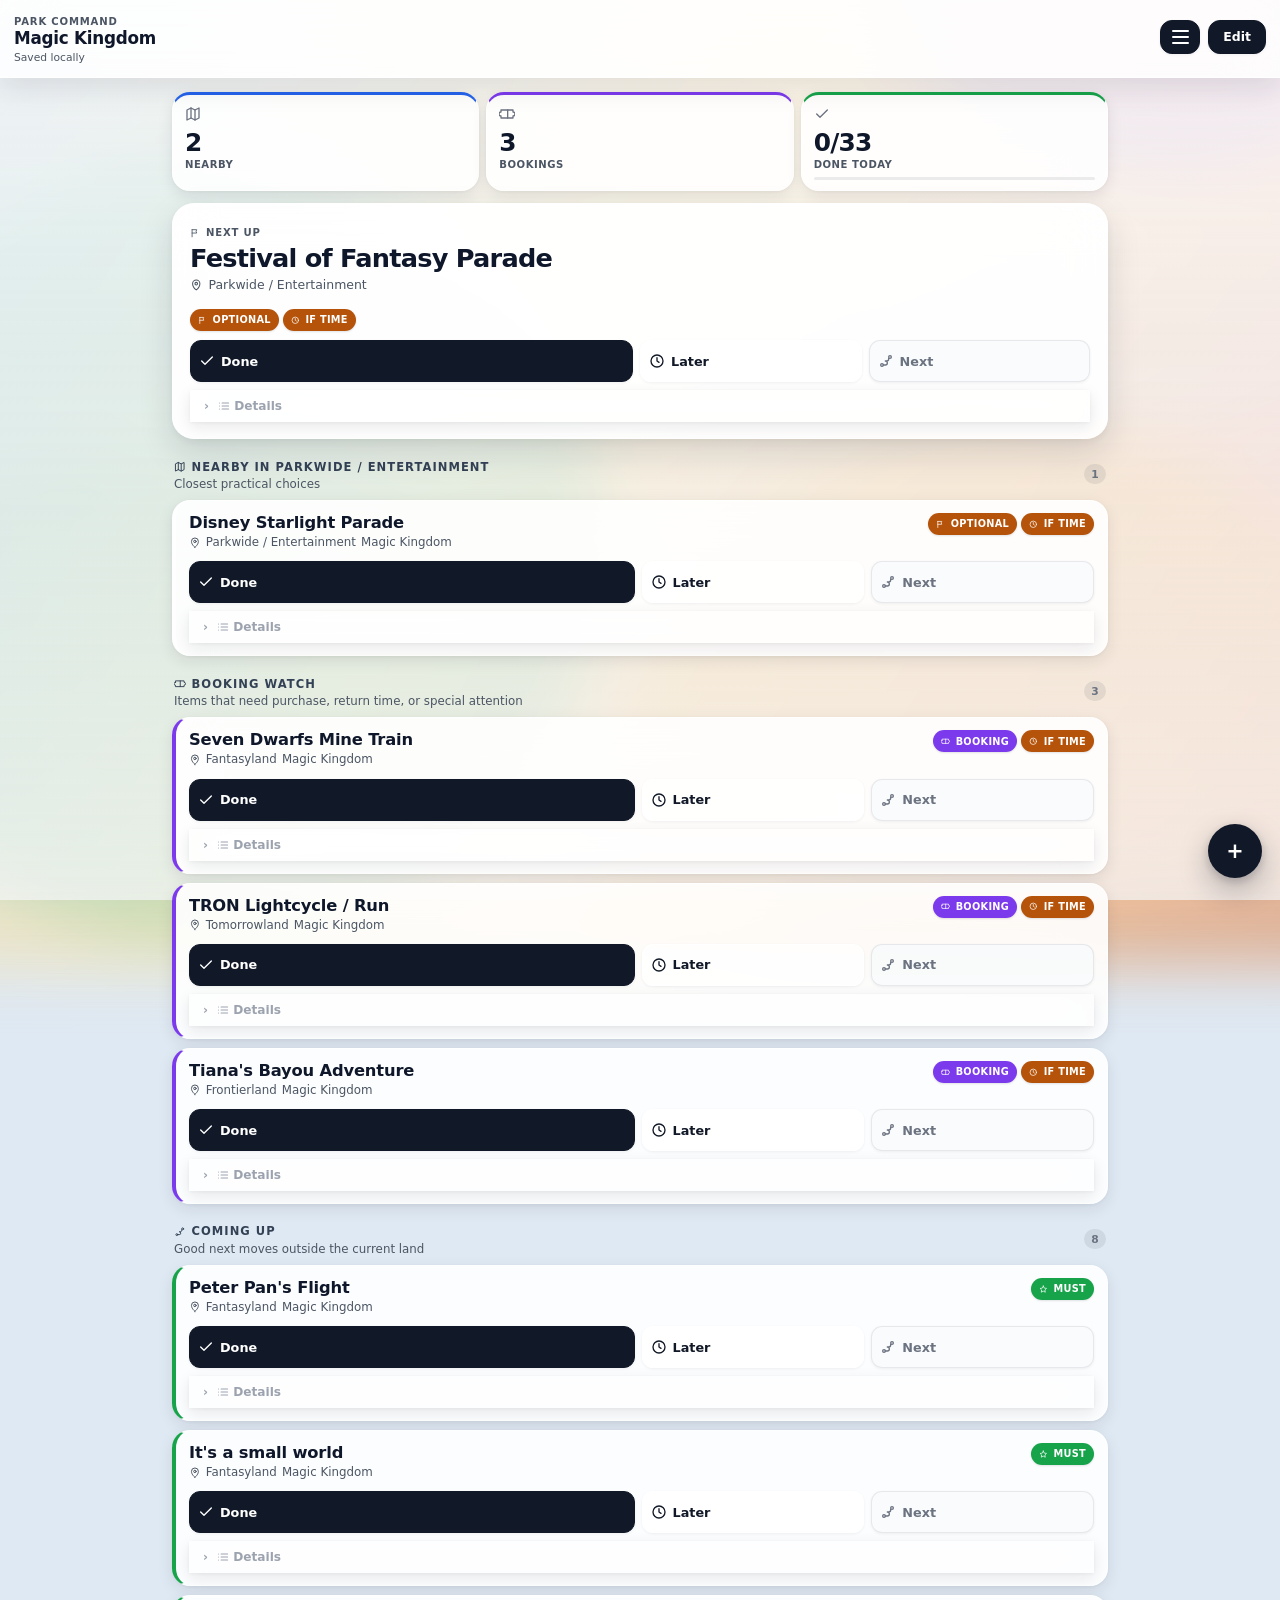
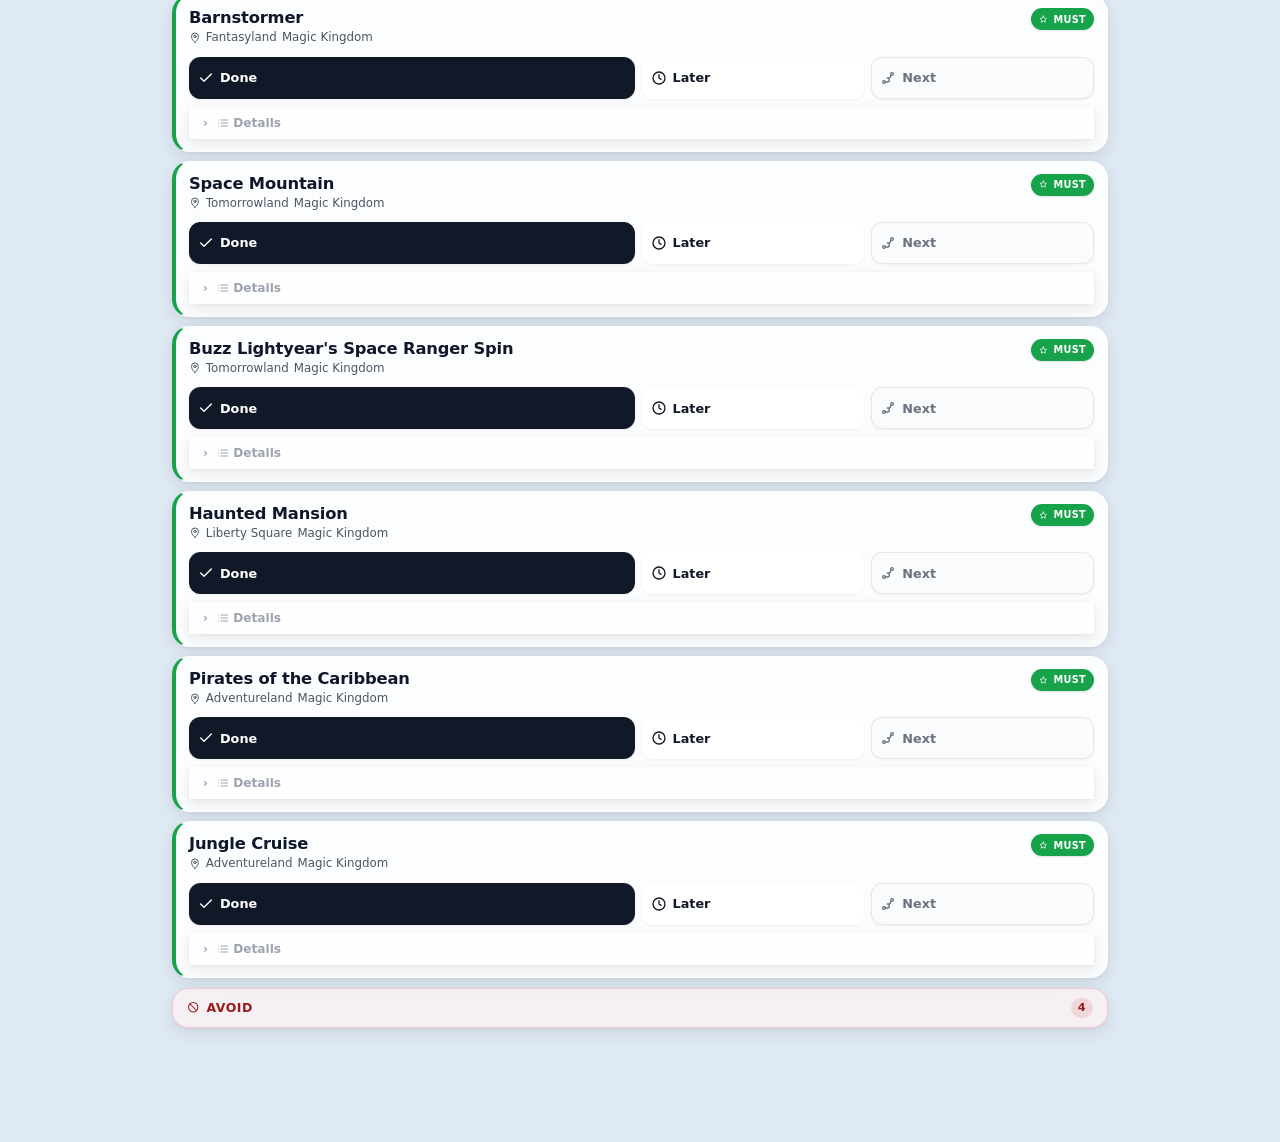
==== disney_portable_park_list_expandable.html @ e8d9438f "Add PWA icons and app entry points" ====
<!DOCTYPE html>
<html lang="en">
<head>
<meta charset="UTF-8" />
<meta name="viewport" content="width=device-width, initial-scale=1, viewport-fit=cover" />
<title>Disney Portable Park List</title>
<meta name="apple-mobile-web-app-capable" content="yes" />
<meta name="apple-mobile-web-app-status-bar-style" content="black-translucent" />
<meta name="apple-mobile-web-app-title" content="Disney Park List" />
<meta name="theme-color" content="#0f172a" />
<link rel="manifest" href="site.webmanifest" />
<link rel="icon" type="image/png" sizes="192x192" href="assets/icon-192.png" />
<link rel="apple-touch-icon" sizes="180x180" href="assets/icon-180.png" />
<link rel="stylesheet" href="styles.css" />
</head>
<body>
<header class="command-bar">
  <div class="top-line">
    <div>
      <p class="eyebrow">Park Command</p>
      <h1 id="currentParkTitle">Disney Portable Park List</h1>
      <p class="save-status" id="saveStatus">Saved locally</p>
    </div>
    <div class="top-actions">
      <button class="menu-button" id="menuButton" type="button" onclick="toggleTopMenu()" aria-expanded="false" aria-controls="topMenu" aria-label="Open navigation menu">
        <span></span><span></span><span></span>
      </button>
      <button class="icon-button" type="button" onclick="toggleEditPanel()" aria-label="Edit trip">Edit</button>
    </div>
  </div>
  <div class="top-menu" id="topMenu">
    <div class="tabs" id="tabs" aria-label="Day navigation"></div>
    <div class="location-row">
      <div id="currentLand" class="land-chips-row" role="group" aria-label="Current park area"></div>
    </div>
    <div class="views" id="views" aria-label="Mission views">
      <button class="view active" data-view="next">Next</button>
      <button class="view" data-view="nearby">Nearby</button>
      <button class="view" data-view="must">Must</button>
      <button class="view" data-view="booking">Bookings</button>
      <button class="view" data-view="later">Later</button>
      <button class="view" data-view="done">Done</button>
    </div>
  </div>
</header>

<main id="app" class="app-shell"></main>

<button class="floating-edit" type="button" onclick="toggleEditPanel()" aria-label="Open edit tools">+</button>

<aside class="edit-panel" id="editPanel" aria-hidden="true">
  <div class="edit-scrim" onclick="toggleEditPanel(false)"></div>
  <section class="edit-sheet" aria-label="Trip editing tools">
    <div class="sheet-header">
      <div>
        <p class="eyebrow">Planning Tools</p>
        <h2>Edit Trip</h2>
      </div>
      <button class="icon-button" type="button" onclick="toggleEditPanel(false)" aria-label="Close edit tools">Close</button>
    </div>

    <details open>
      <summary>Add attraction or stop</summary>
      <div class="form-grid">
        <label>Day Number<input id="newDay" type="number" min="1" value="4"></label>
        <label>Park<input id="newPark" placeholder="Example: Magic Kingdom"></label>
        <label>Land / Area<input id="newLand" placeholder="Example: Fantasyland"></label>
        <label>Attraction / Stop<input id="newName" placeholder="Example: Peter Pan's Flight"></label>
        <label>Priority Color
          <select id="newColor">
            <option>Green</option><option>Purple</option><option>Orange</option><option>Light Orange</option>
            <option>Yellow</option><option>Pink</option><option>Red</option><option>Uncertain</option>
          </select>
        </label>
        <label>Status
          <select id="newStatus">
            <option>Active</option><option>Skip</option><option>Uncertain</option>
          </select>
        </label>
        <label>Booking Required
          <select id="newBooking"><option value="false">No</option><option value="true">Yes</option></select>
        </label>
        <label>Display Order<input id="newOrder" type="number" min="1" value="1"></label>
        <textarea id="newNotes" placeholder="Notes, reminders, food stop, height requirement, etc."></textarea>
        <textarea id="newUncertainty" placeholder="Uncertainty flags, if any"></textarea>
        <div class="form-actions">
          <button type="button" onclick="addItem()">Add Item</button>
          <button type="button" onclick="addBlankDay()">Add Blank Day</button>
        </div>
      </div>
    </details>

    <details>
      <summary>Import and export</summary>
      <div class="tool-grid">
        <button type="button" onclick="saveToBrowser('Saved to this browser')">Save to Browser</button>
        <button type="button" onclick="exportData()">Export JSON</button>
        <button type="button" onclick="exportCsv()">Export CSV</button>
        <button type="button" onclick="document.getElementById('csvImport').click()">Import CSV</button>
        <input id="csvImport" type="file" accept=".csv,text/csv" onchange="importCsv(event)" hidden>
        <button type="button" onclick="resetCustom()" class="danger">Clear Added / Imported</button>
      </div>
      <p class="small" id="importStatus"></p>
    </details>
  </section>
</aside>

<script src="data.js"></script>
<script src="app.js"></script>
</body>
</html>
---- styles.css ----
/* ══════════════════════════════════════════════════════
   TOKENS — Light Mode
══════════════════════════════════════════════════════ */
:root {
  --bg:             #eaedf3;
  --surface:        #ffffff;
  --surface-tinted: #f6f8fb;
  --surface-strong: #f6f8fb;

  --ink:   #111827;
  --ink-2: #374151;
  --muted: #6b7280;
  --quiet: #9ca3af;

  --line:        rgba(17,24,39,.08);
  --line-strong: rgba(17,24,39,.14);

  --green:  #16a34a;
  --red:    #dc2626;
  --purple: #7c3aed;
  --amber:  #b45309;
  --blue:   #2563eb;
  --pink:   #be185d;

  --green-bg:  #f0fdf4;
  --purple-bg: #f5f3ff;
  --amber-bg:  #fffbeb;
  --red-bg:    #fef2f2;

  --shadow-sm: 0 1px 3px rgba(17,24,39,.07), 0 1px 2px rgba(17,24,39,.04);
  --shadow-md: 0 4px 14px rgba(17,24,39,.09), 0 2px 5px rgba(17,24,39,.05);
  --shadow-lg: 0 10px 30px rgba(17,24,39,.11), 0 4px 8px rgba(17,24,39,.06);
  --shadow:    var(--shadow-lg);

  --r-sm: 8px;
  --r-md: 12px;
  --r-lg: 16px;
  --r-xl: 20px;

  --ease-out:    cubic-bezier(0.16, 1, 0.3, 1);
  --ease-spring: cubic-bezier(0.34, 1.56, 0.64, 1);

  /* Semantic header background — overridden in dark mode */
  --bar-bg: rgba(234, 237, 243, .96);
}

/* ══════════════════════════════════════════════════════
   TOKENS — Dark Mode
══════════════════════════════════════════════════════ */
@media (prefers-color-scheme: dark) {
  :root {
    --bg:             #10121a;
    --surface:        #1a1d26;
    --surface-tinted: #1f2230;
    --surface-strong: #1f2230;

    --ink:   #f0f2f8;
    --ink-2: #c8d0de;
    --muted: #8892a4;
    --quiet: #58637a;

    --line:        rgba(255,255,255,.07);
    --line-strong: rgba(255,255,255,.13);

    --green:  #34d368;
    --red:    #f87171;
    --purple: #a78bfa;
    --amber:  #fbbf24;
    --blue:   #60a5fa;
    --pink:   #f472b6;

    --green-bg:  #071a10;
    --purple-bg: #14103a;
    --amber-bg:  #180e00;
    --red-bg:    #1a0808;

    --shadow-sm: 0 1px 4px rgba(0,0,0,.35), 0 1px 2px rgba(0,0,0,.25);
    --shadow-md: 0 4px 16px rgba(0,0,0,.45), 0 2px 5px rgba(0,0,0,.3);
    --shadow-lg: 0 10px 32px rgba(0,0,0,.55), 0 4px 10px rgba(0,0,0,.35);

    --bar-bg: rgba(14, 16, 22, .97);
  }
}

/* Collapsible top command menu */
.top-actions {
  display:flex;
  align-items:center;
  gap:8px;
  flex-shrink:0;
}

.menu-button {
  width:40px;
  height:34px;
  min-height:34px;
  padding:0;
  display:inline-flex;
  flex-direction:column;
  align-items:center;
  justify-content:center;
  gap:4px;
  border-radius:12px;
  background:#111827;
  border-color:#111827;
  color:#fff;
}

.menu-button span {
  width:17px;
  height:2px;
  border-radius:999px;
  background:currentColor;
  transition:transform .18s ease, opacity .18s ease;
}

.menu-button.open span:nth-child(1) {
  transform:translateY(6px) rotate(45deg);
}

.menu-button.open span:nth-child(2) {
  opacity:0;
}

.menu-button.open span:nth-child(3) {
  transform:translateY(-6px) rotate(-45deg);
}

.top-menu {
  max-height:0;
  opacity:0;
  overflow:hidden;
  transform:translateY(-4px);
  transition:max-height .24s ease, opacity .18s ease, transform .2s ease, padding-top .2s ease;
  padding-top:0;
}

.top-menu.open {
  max-height:220px;
  opacity:1;
  transform:translateY(0);
  padding-top:8px;
}

.top-menu.open::before {
  content:"";
  display:block;
  height:1px;
  margin:0 0 8px;
  background:rgba(148,163,184,.28);
}

.command-bar {
  padding-bottom:8px;
}

@media (prefers-color-scheme: dark) {
  .menu-button {
    background:#f8fafc;
    border-color:#f8fafc;
    color:#111827;
  }

  .top-menu.open::before {
    background:rgba(255,255,255,.13);
  }
}

/* ══════════════════════════════════════════════════════
   BASE
══════════════════════════════════════════════════════ */
*, *::before, *::after { box-sizing: border-box; }

html { scroll-behavior: smooth; }

body {
  margin: 0;
  min-height: 100dvh;
  font-family: system-ui, -apple-system, "Segoe UI", Roboto, Arial, sans-serif;
  background: var(--bg);
  color: var(--ink);
  -webkit-font-smoothing: antialiased;
  -webkit-tap-highlight-color: transparent;
  overscroll-behavior-y: none;
}

h1, h2, h3, p { margin-top: 0; }
button, input, select, textarea { font: inherit; }

/* ══════════════════════════════════════════════════════
   BUTTONS
══════════════════════════════════════════════════════ */
button {
  min-height: 44px;
  border: 1px solid var(--line-strong);
  background: var(--surface);
  color: var(--ink);
  border-radius: var(--r-md);
  padding: 10px 14px;
  font-weight: 700;
  font-size: .84rem;
  white-space: nowrap;
  cursor: pointer;
  touch-action: manipulation;
  -webkit-tap-highlight-color: transparent;
}

button:active {
  transform: scale(0.96);
  transition: transform .07s ease;
}

/* ══════════════════════════════════════════════════════
   COMMAND BAR
══════════════════════════════════════════════════════ */
.command-bar {
  position: sticky;
  top: 0;
  z-index: 20;
  padding: calc(10px + env(safe-area-inset-top, 0px)) 14px 6px;
  background: var(--bar-bg);
  border-bottom: 1px solid var(--line);
  backdrop-filter: blur(20px) saturate(1.5);
  -webkit-backdrop-filter: blur(20px) saturate(1.5);
}

.top-line {
  display: flex;
  align-items: center;
  justify-content: space-between;
  gap: 12px;
  margin-bottom: 7px;
}

.eyebrow {
  margin: 0 0 1px;
  color: var(--quiet);
  font-size: .63rem;
  font-weight: 700;
  letter-spacing: .08em;
  text-transform: uppercase;
}

h1 {
  margin: 0;
  font-size: 1.05rem;
  font-weight: 700;
  letter-spacing: -.015em;
  line-height: 1.18;
}

.save-status {
  margin: 2px 0 0;
  color: var(--quiet);
  font-size: .67rem;
  font-weight: 500;
}

/* On small/short screens, shed eyebrow + save status to compress header */
@media (max-height: 680px), (max-width: 375px) {
  .eyebrow    { display: none; }
  .save-status { display: none; }
  .top-line   { margin-bottom: 5px; }
}

h2 {
  margin: 0;
  font-size: 1.05rem;
  font-weight: 700;
  letter-spacing: -.01em;
}

h3 { margin: 0; font-size: .98rem; font-weight: 700; }

.icon-button {
  flex-shrink: 0;
  min-height: 34px;
  height: 34px;
  padding: 0 14px;
  border-radius: var(--r-md);
  border-color: transparent;
  background: var(--ink);
  color: var(--bg);
  font-size: .78rem;
  font-weight: 700;
  touch-action: manipulation;
}

/* ══════════════════════════════════════════════════════
   DAY TABS
══════════════════════════════════════════════════════ */
.tabs {
  display: flex;
  gap: 5px;
  overflow-x: auto;
  padding: 0 0 6px;
  scrollbar-width: none;
}
.tabs::-webkit-scrollbar { display: none; }

.tab {
  flex-shrink: 0;
  min-height: 32px;
  height: 32px;
  padding: 0 15px;
  border-radius: 999px;
  border-color: var(--line-strong);
  background: var(--surface);
  color: var(--muted);
  font-size: .78rem;
  font-weight: 700;
  touch-action: manipulation;
}

.tab.active {
  background: var(--ink);
  color: var(--bg);
  border-color: var(--ink);
}

/* ══════════════════════════════════════════════════════
   LAND CHIPS
══════════════════════════════════════════════════════ */
.location-row { padding: 3px 0 1px; }

.land-chips-row {
  display: flex;
  gap: 5px;
  overflow-x: auto;
  scrollbar-width: none;
  padding-bottom: 2px;
}
.land-chips-row::-webkit-scrollbar { display: none; }

.land-chip {
  flex-shrink: 0;
  min-height: 30px;
  height: 30px;
  padding: 0 13px;
  border-radius: 999px;
  border-color: var(--line-strong);
  background: var(--surface);
  color: var(--muted);
  font-size: .74rem;
  font-weight: 700;
  touch-action: manipulation;
}

.land-chip.active {
  background: #1d3a60;
  color: #fff;
  border-color: #1d3a60;
}

@media (prefers-color-scheme: dark) {
  .land-chip.active {
    background: #3b72d4;
    border-color: #3b72d4;
  }
}

/* ══════════════════════════════════════════════════════
   VIEW FILTERS
══════════════════════════════════════════════════════ */
.views {
  display: flex;
  gap: 2px;
  overflow-x: auto;
  padding: 5px 0 2px;
  scrollbar-width: none;
}
.views::-webkit-scrollbar { display: none; }

.view {
  flex-shrink: 0;
  min-height: 30px;
  height: 30px;
  padding: 0 12px;
  border-radius: 999px;
  border-color: transparent;
  background: transparent;
  color: var(--muted);
  font-size: .74rem;
  font-weight: 700;
  touch-action: manipulation;
}

.view.active {
  background: var(--ink);
  color: var(--bg);
  border-color: var(--ink);
}

/* ══════════════════════════════════════════════════════
   APP SHELL
══════════════════════════════════════════════════════ */
.app-shell {
  width: min(960px, 100%);
  margin: 0 auto;
  padding: 12px 12px calc(96px + env(safe-area-inset-bottom, 0px));
}

/* ══════════════════════════════════════════════════════
   STATUS STATS
══════════════════════════════════════════════════════ */
.status-grid {
  display: grid;
  grid-template-columns: repeat(3, minmax(0, 1fr));
  gap: 7px;
  margin-bottom: 12px;
}

.stat {
  padding: 10px 12px 9px;
  border: 1px solid var(--line);
  border-top: 3px solid transparent;
  border-radius: var(--r-lg);
  background: var(--surface);
  box-shadow: var(--shadow-sm);
}

/* Color-coded top stripe — instantly signals what each number means */
.status-grid .stat:nth-child(1) { border-top-color: var(--blue); }
.status-grid .stat:nth-child(2) { border-top-color: var(--purple); }
.status-grid .stat:nth-child(3) { border-top-color: var(--green); }

.stat strong {
  display: block;
  font-size: 1.55rem;
  line-height: 1;
  font-weight: 800;
  letter-spacing: -.03em;
}

.stat span {
  display: block;
  margin-top: 3px;
  color: var(--muted);
  font-size: .63rem;
  font-weight: 600;
  text-transform: uppercase;
  letter-spacing: .05em;
}

.stat-progress-bar {
  height: 3px;
  border-radius: 999px;
  background: var(--line);
  margin-top: 7px;
  overflow: hidden;
}

.stat-progress-fill {
  height: 100%;
  border-radius: 999px;
  background: var(--green);
  transition: width .6s var(--ease-out);
}

/* ══════════════════════════════════════════════════════
   MISSION CARD (Next Up hero)
══════════════════════════════════════════════════════ */
.mission-card {
  margin-bottom: 14px;
  padding: 15px 16px 16px;
  border: 1px solid var(--line);
  border-top: 3px solid #d1d5db;
  border-radius: var(--r-xl);
  background: var(--surface);
  box-shadow: var(--shadow-md);
}

@media (prefers-color-scheme: dark) {
  .mission-card { border-top-color: rgba(255,255,255,.15); }
}

.mission-card.mission-must {
  border-top-color: var(--green);
  background: linear-gradient(150deg, var(--green-bg) 0%, var(--surface) 60%);
}

.mission-card.mission-booking {
  border-top-color: var(--purple);
  background: linear-gradient(150deg, var(--purple-bg) 0%, var(--surface) 60%);
}

.mission-card.empty {
  box-shadow: none;
  border: 1px dashed var(--line-strong);
  background: var(--surface-tinted);
}

.mission-head {
  display: flex;
  align-items: flex-start;
  justify-content: space-between;
  gap: 12px;
}

.mission-name {
  margin: 3px 0 5px;
  font-size: clamp(1.3rem, 5.5vw, 1.6rem);
  line-height: 1.08;
  font-weight: 800;
  letter-spacing: -.03em;
}

.mission-meta {
  display: flex;
  flex-wrap: wrap;
  gap: 4px 8px;
  align-items: center;
  color: var(--muted);
  font-size: .78rem;
  font-weight: 500;
  margin-bottom: 10px;
}

/* ══════════════════════════════════════════════════════
   SECTIONS
══════════════════════════════════════════════════════ */
.section { margin: 16px 0; }

.section-head {
  display: flex;
  align-items: center;
  justify-content: space-between;
  gap: 8px;
  margin: 0 2px 7px;
}

.section-head > div { flex: 1; min-width: 0; }

.section-head h2 {
  font-size: .67rem;
  font-weight: 700;
  letter-spacing: .09em;
  text-transform: uppercase;
  color: var(--muted);
  margin: 0;
}

.section-head > div > p { display: none; }

.section-head > p {
  flex-shrink: 0;
  margin: 0;
  min-width: 22px;
  height: 20px;
  display: inline-flex;
  align-items: center;
  justify-content: center;
  background: var(--line);
  color: var(--muted);
  font-size: .67rem;
  font-weight: 700;
  border-radius: 999px;
  padding: 0 6px;
}

.cards { display: grid; gap: 6px; }

/* ══════════════════════════════════════════════════════
   ATTRACTION CARDS
══════════════════════════════════════════════════════ */
.card {
  border: 1px solid var(--line);
  border-left: 4px solid transparent;
  border-radius: var(--r-lg);
  background: var(--surface);
  padding: 10px 12px 11px;
  box-shadow: var(--shadow-sm);
  transition: opacity .2s ease, background .2s ease;
}

.card.must    { border-left-color: var(--green); }
.card.booking { border-left-color: var(--purple); }

.card.skip-now {
  border-left-color: var(--red);
  background: var(--red-bg);
  opacity: .65;
  box-shadow: none;
}

.card.done {
  opacity: .4;
  border-left-color: var(--line-strong);
  box-shadow: none;
}

.card.later {
  border: 1px dashed var(--line-strong);
  border-left: 4px dashed var(--line-strong);
  background: var(--surface-tinted);
  opacity: .7;
  box-shadow: none;
}

.card-main {
  display: flex;
  align-items: flex-start;
  justify-content: space-between;
  gap: 8px;
}

.card-text { flex: 1; min-width: 0; }
.card-main .badges { flex-shrink: 0; margin-top: 0; }

.name {
  margin: 0;
  font-size: 1rem;
  line-height: 1.22;
  font-weight: 700;
  letter-spacing: -.01em;
}

.card.done .name {
  text-decoration: line-through;
  color: var(--muted);
}

.land-line {
  margin: 2px 0 0;
  color: var(--muted);
  font-size: .74rem;
  font-weight: 500;
}

/* ══════════════════════════════════════════════════════
   BADGES
══════════════════════════════════════════════════════ */
.badges {
  display: flex;
  gap: 4px;
  flex-wrap: wrap;
  margin-top: 7px;
}

.card-main .badges { margin-top: 0; }

.badge {
  display: inline-flex;
  align-items: center;
  border-radius: 999px;
  padding: 2px 7px;
  font-size: .61rem;
  font-weight: 700;
  letter-spacing: .03em;
  text-transform: uppercase;
  color: #fff;
  line-height: 1.4;
}

.green  { background: var(--green); }
.red    { background: var(--red); }
.purple { background: var(--purple); }
.orange { background: var(--amber); }
.yellow { background: var(--amber); }
.pink   { background: var(--pink); }
.blue   { background: var(--blue); }
.gray   { background: #9ca3af; }

/* ══════════════════════════════════════════════════════
   QUICK ACTIONS
══════════════════════════════════════════════════════ */
.quick-actions {
  display: grid;
  gap: 6px;
  margin-top: 9px;
  grid-template-columns: 1fr 1fr;
}

/* Full mode: Done spans full width, rest pair up */
.quick-actions:not(.quick-actions--compact) .primary-action {
  grid-column: 1 / -1;
}

/* Compact (3-button) layout used in main nav view */
.quick-actions--compact {
  grid-template-columns: 2fr 1fr 1fr;
}

.quick-actions button {
  min-height: 38px;
  padding: 0 8px;
  border-radius: var(--r-sm);
  font-size: .8rem;
  font-weight: 700;
  touch-action: manipulation;
}

.primary-action {
  background: var(--ink);
  color: var(--bg);
  border-color: var(--ink);
}

.quiet-action {
  color: var(--muted);
  background: var(--surface-tinted);
  border-color: var(--line);
}

/* ══════════════════════════════════════════════════════
   DETAILS TOGGLE
══════════════════════════════════════════════════════ */
.details-toggle {
  margin-top: 8px;
  border: 0;
  background: transparent;
  padding: 0;
  border-radius: 0;
}

.details-toggle summary {
  min-height: 32px;
  display: flex;
  align-items: center;
  gap: 4px;
  color: var(--quiet);
  cursor: pointer;
  font-size: .76rem;
  font-weight: 600;
  user-select: none;
  list-style: none;
  touch-action: manipulation;
}

.details-toggle summary::-webkit-details-marker { display: none; }
.details-toggle summary::before {
  content: "›";
  display: inline-block;
  transition: transform .15s ease;
  width: 10px;
}
.details-toggle[open] summary::before { transform: rotate(90deg); }

.notes, .uncertain {
  color: var(--muted);
  font-size: .82rem;
  line-height: 1.45;
  margin: .3rem 0 0;
}

.tag-editor {
  display:grid;
  grid-template-columns:auto minmax(120px, 1fr);
  align-items:center;
  gap:8px;
  margin:6px 0 8px;
  color:var(--muted);
  font-size:.78rem;
  font-weight:700;
}

.tag-editor select {
  width:100%;
  min-height:34px;
  border:1px solid var(--line-strong);
  border-radius:999px;
  background:var(--surface);
  color:var(--ink);
  padding:0 10px;
  font-size:.82rem;
  font-weight:700;
}

.avoid-list {
  margin-top:10px;
  border:1px solid rgba(220,38,38,.18);
  background:rgba(254,242,242,.7);
}

.avoid-list summary {
  min-height:38px;
  display:flex;
  align-items:center;
  gap:7px;
  color:#991b1b;
  font-size:.78rem;
  font-weight:800;
  text-transform:uppercase;
  letter-spacing:.04em;
}

.avoid-list summary strong {
  margin-left:auto;
  min-width:22px;
  height:20px;
  display:inline-flex;
  align-items:center;
  justify-content:center;
  border-radius:999px;
  background:rgba(220,38,38,.12);
  color:#991b1b;
  font-size:.7rem;
}

.avoid-cards {
  display:grid;
  gap:6px;
  padding:0 10px 10px;
}

.avoid-card {
  display:flex;
  align-items:center;
  justify-content:space-between;
  gap:10px;
  padding:9px 10px;
  border:1px solid rgba(220,38,38,.12);
  border-radius:14px;
  background:rgba(255,255,255,.66);
}

.avoid-card .name {
  font-size:.92rem;
  color:#7f1d1d;
}

.avoid-card button {
  min-height:34px;
  padding:0 10px;
  border-radius:999px;
  font-size:.76rem;
}

.uncertain { color: #92400e; font-weight: 600; }

@media (prefers-color-scheme: dark) {
  .uncertain { color: #fbbf24; }
}

/* ══════════════════════════════════════════════════════
   EMPTY STATE
══════════════════════════════════════════════════════ */
.empty {
  padding: 20px 16px;
  border: 1px dashed var(--line-strong);
  border-radius: var(--r-xl);
  background: var(--surface);
  color: var(--muted);
  font-size: .86rem;
  font-weight: 500;
  text-align: center;
}

/* ══════════════════════════════════════════════════════
   FLOATING EDIT BUTTON
══════════════════════════════════════════════════════ */
.floating-edit {
  position: fixed;
  right: 18px;
  bottom: calc(22px + env(safe-area-inset-bottom, 0px));
  z-index: 18;
  width: 54px;
  height: 54px;
  border-radius: 50%;
  background: var(--ink);
  color: var(--bg);
  border: none;
  box-shadow: 0 4px 18px rgba(17,24,39,.38), 0 2px 6px rgba(17,24,39,.22);
  font-size: 1.3rem;
  display: flex;
  align-items: center;
  justify-content: center;
  padding: 0;
  touch-action: manipulation;
  -webkit-tap-highlight-color: transparent;
}

.floating-edit:active { transform: scale(0.9) !important; }

@media (prefers-color-scheme: dark) {
  .floating-edit {
    background: var(--ink);   /* --ink in dark = #f0f2f8 (near-white) */
    color: #111827;
    box-shadow: 0 4px 22px rgba(0,0,0,.65), 0 2px 8px rgba(0,0,0,.4);
  }
}

/* ══════════════════════════════════════════════════════
   EDIT PANEL (bottom sheet)
══════════════════════════════════════════════════════ */
.edit-panel {
  position: fixed;
  inset: 0;
  z-index: 40;
  pointer-events: none;
  opacity: 0;
  transition: opacity .2s ease;
}

.edit-panel.open { pointer-events: auto; opacity: 1; }

.edit-scrim {
  position: absolute;
  inset: 0;
  background: rgba(10,12,18,.48);
  backdrop-filter: blur(5px);
  -webkit-backdrop-filter: blur(5px);
}

@media (prefers-color-scheme: dark) {
  .edit-scrim { background: rgba(0,0,0,.68); }
}

.edit-sheet {
  position: absolute;
  right: 0;
  bottom: 0;
  left: 0;
  max-height: 90vh;
  overflow-y: auto;
  overscroll-behavior: contain;
  /* 8px top so drag handle sits flush at edge */
  padding: 8px 16px calc(28px + env(safe-area-inset-bottom, 0px));
  border-radius: 24px 24px 0 0;
  background: var(--surface);
  box-shadow: 0 -20px 60px rgba(10,12,18,.18);
  transform: translateY(24px);
  transition: transform .28s var(--ease-out);
}

@media (prefers-color-scheme: dark) {
  .edit-sheet { box-shadow: 0 -20px 60px rgba(0,0,0,.55); }
}

.edit-panel.open .edit-sheet { transform: translateY(0); }

/* Drag handle pill */
.edit-sheet::before {
  content: "";
  display: block;
  width: 36px;
  height: 4px;
  border-radius: 2px;
  background: var(--line-strong);
  margin: 0 auto 14px;
}

.sheet-header {
  display: flex;
  align-items: flex-start;
  justify-content: space-between;
  gap: 12px;
  padding-bottom: 8px;
}

/* ══════════════════════════════════════════════════════
   EDIT FORMS
══════════════════════════════════════════════════════ */
details {
  margin-top: 10px;
  border: 1px solid var(--line);
  border-radius: var(--r-lg);
  background: var(--surface-tinted);
  overflow: hidden;
}

summary {
  min-height: 48px;
  display: flex;
  align-items: center;
  padding: 0 14px;
  cursor: pointer;
  font-weight: 700;
  font-size: .88rem;
  user-select: none;
  list-style: none;
  touch-action: manipulation;
}
summary::-webkit-details-marker { display: none; }

.form-grid {
  display: grid;
  grid-template-columns: repeat(2, minmax(0, 1fr));
  gap: 10px;
  padding: 4px 12px 14px;
}

.form-grid label {
  display: block;
  color: var(--muted);
  font-size: .72rem;
  font-weight: 700;
  text-transform: uppercase;
  letter-spacing: .04em;
}

.form-grid input,
.form-grid select,
.form-grid textarea {
  display: block;
  width: 100%;
  min-height: 44px;
  margin-top: 4px;
  border: 1px solid var(--line-strong);
  border-radius: var(--r-md);
  padding: 10px 12px;
  background: var(--surface);
  color: var(--ink);
  /* 16px = exactly 1rem. Prevents iOS from zooming the viewport on focus. */
  font-size: 1rem;
}

.form-grid textarea {
  min-height: 72px;
  grid-column: 1 / -1;
  resize: vertical;
}

.form-actions,
.tool-grid {
  display: grid;
  grid-template-columns: repeat(2, minmax(0, 1fr));
  gap: 8px;
  padding: 0 12px 14px;
}

.form-actions { grid-column: 1 / -1; padding: 0; }

.danger { color: #b91c1c; border-color: #fca5a5; }

@media (prefers-color-scheme: dark) {
  .danger { color: #f87171; border-color: rgba(248,113,113,.3); }
}

.small {
  margin: 6px 12px 10px;
  color: var(--muted);
  font-size: .76rem;
  line-height: 1.45;
}

/* ══════════════════════════════════════════════════════
   RESPONSIVE — Tablet / Desktop (≥720px)
══════════════════════════════════════════════════════ */
@media (min-width: 720px) {
  .edit-sheet {
    top: 0;
    left: auto;
    width: 440px;
    max-height: none;
    border-radius: 24px 0 0 24px;
    transform: translateX(24px);
    /* Re-apply bottom padding without safe area on desktop */
    padding-bottom: 36px;
  }
  .edit-panel.open .edit-sheet { transform: translateX(0); }
  /* No drag handle on desktop side-drawer */
  .edit-sheet::before { display: none; }

  .app-shell { padding-top: 16px; }
  .section-head > div > p {
    display: block;
    font-size: .74rem;
    color: var(--quiet);
    margin: 1px 0 0;
  }
}

/* ══════════════════════════════════════════════════════
   RESPONSIVE — Small Mobile (≤430px)
══════════════════════════════════════════════════════ */
@media (max-width: 430px) {
  .command-bar { padding-left: 12px; padding-right: 12px; }
  .app-shell   { padding-left: 10px; padding-right: 10px; }
  .form-grid   { grid-template-columns: 1fr; }
  .form-grid textarea, .form-actions { grid-column: auto; }
}

/* ══════════════════════════════════════════════════════
   RESPONSIVE — Landscape Phone
   Safe areas shift to sides; compress header verticals.
══════════════════════════════════════════════════════ */
@media (orientation: landscape) and (max-height: 500px) {
  .command-bar {
    padding-top:    max(8px,  env(safe-area-inset-top,    0px));
    padding-left:   max(14px, env(safe-area-inset-left,   0px));
    padding-right:  max(14px, env(safe-area-inset-right,  0px));
  }
  .app-shell {
    padding-left:   max(10px, env(safe-area-inset-left,  0px));
    padding-right:  max(10px, env(safe-area-inset-right, 0px));
  }
  .eyebrow, .save-status { display: none; }
  .top-line { margin-bottom: 4px; }
}

/* Glass park backdrop layer. Kept embedded so the app stays offline. */
body {
  background:#dfe9f3;
}

body::before {
  content:"";
  position:fixed;
  inset:-28px;
  z-index:-2;
  background-image:
    linear-gradient(135deg, rgba(255,255,255,.2), rgba(255,255,255,0)),
    url("data:image/svg+xml,%3Csvg xmlns='http://www.w3.org/2000/svg' viewBox='0 0 1200 1800'%3E%3Cdefs%3E%3ClinearGradient id='sky' x1='0' x2='1' y1='0' y2='1'%3E%3Cstop offset='0' stop-color='%238fc5ff'/%3E%3Cstop offset='.46' stop-color='%23ffe4a8'/%3E%3Cstop offset='1' stop-color='%23f2a0b8'/%3E%3C/linearGradient%3E%3C/defs%3E%3Crect width='1200' height='1800' fill='url(%23sky)'/%3E%3Ccircle cx='170' cy='230' r='250' fill='%23ffffff' opacity='.32'/%3E%3Ccircle cx='1030' cy='390' r='280' fill='%237b61ff' opacity='.28'/%3E%3Ccircle cx='240' cy='980' r='330' fill='%2300a878' opacity='.24'/%3E%3Ccircle cx='920' cy='1240' r='360' fill='%23ffbf47' opacity='.32'/%3E%3Cpath d='M0 690 C250 590 420 760 650 660 C860 570 1010 650 1200 560 L1200 850 C960 940 790 790 570 890 C340 990 200 840 0 940 Z' fill='%23ffffff' opacity='.22'/%3E%3Cpath d='M-40 1380 C200 1240 420 1450 650 1330 C870 1210 1000 1340 1240 1190 L1240 1800 L-40 1800 Z' fill='%23111827' opacity='.12'/%3E%3C/svg%3E");
  background-size:cover;
  background-position:center;
  filter:blur(20px) saturate(1.08);
  transform:scale(1.04);
}

body::after {
  content:"";
  position:fixed;
  inset:0;
  z-index:-1;
  background:rgba(244,246,248,.45);
}

.command-bar {
  background:rgba(255,255,255,.62);
  border-bottom-color:rgba(255,255,255,.58);
  box-shadow:0 10px 30px rgba(17,24,39,.08);
  backdrop-filter:blur(22px) saturate(1.25);
  -webkit-backdrop-filter:blur(22px) saturate(1.25);
}

.stat,
.mission-card,
.card,
details {
  background:rgba(255,255,255,.78);
  border-color:rgba(255,255,255,.58);
  backdrop-filter:blur(18px) saturate(1.18);
  -webkit-backdrop-filter:blur(18px) saturate(1.18);
}

.mission-card.mission-must {
  background:linear-gradient(150deg, rgba(240,253,244,.82) 0%, rgba(255,255,255,.74) 60%);
}

.mission-card.mission-booking {
  background:linear-gradient(150deg, rgba(245,243,255,.84) 0%, rgba(255,255,255,.74) 60%);
}

.card.later {
  background:rgba(249,251,253,.7);
}

.card.skip-now {
  background:rgba(255,245,245,.78);
}

.edit-sheet {
  background:rgba(255,255,255,.84);
  backdrop-filter:blur(24px) saturate(1.2);
  -webkit-backdrop-filter:blur(24px) saturate(1.2);
}

@media (prefers-color-scheme: dark) {
  body::after { background:rgba(15,23,42,.54); }

  .command-bar,
  .stat,
  .mission-card,
  .card,
  details,
  .edit-sheet {
    background:rgba(15,23,42,.7);
    border-color:rgba(255,255,255,.12);
  }

  .mission-card.mission-must {
    background:linear-gradient(150deg, rgba(20,83,45,.55) 0%, rgba(15,23,42,.7) 62%);
  }

  .mission-card.mission-booking {
    background:linear-gradient(150deg, rgba(76,29,149,.55) 0%, rgba(15,23,42,.7) 62%);
  }
}

/* Icons and motion */
.icon {
  width:1em;
  height:1em;
  flex:0 0 auto;
  display:inline-block;
  stroke:currentColor;
  stroke-width:2;
  stroke-linecap:round;
  stroke-linejoin:round;
  fill:none;
}

button,
.badge,
.eyebrow,
.land-line,
.mission-meta span,
.section-head h2 {
  display:inline-flex;
  align-items:center;
  gap:6px;
}

.stat .icon {
  color:var(--muted);
  margin-bottom:5px;
}

.badge .icon {
  width:.88em;
  height:.88em;
}

.tab .icon,
.view .icon,
.land-chip .icon,
.quick-actions .icon {
  width:1rem;
  height:1rem;
}

.card,
.mission-card,
.stat {
  animation:soft-enter .18s ease-out both;
}

button,
.tab,
.view,
.land-chip,
.card,
.mission-card,
.floating-edit {
  transition:
    transform .16s ease,
    background-color .16s ease,
    border-color .16s ease,
    box-shadow .16s ease,
    opacity .16s ease;
}

button:active,
.tab:active,
.view:active,
.land-chip:active {
  transform:scale(.97);
}

.card:hover,
.mission-card:hover {
  transform:translateY(-1px);
}

.stat-progress-fill {
  transition:width .28s ease;
}

@keyframes soft-enter {
  from { opacity:0; transform:translateY(4px); }
  to { opacity:1; transform:translateY(0); }
}

@media (prefers-reduced-motion: reduce) {
  *,
  *::before,
  *::after {
    animation-duration:.01ms !important;
    animation-iteration-count:1 !important;
    scroll-behavior:auto !important;
    transition-duration:.01ms !important;
  }
}

/* Visual polish pass: stronger glass, calmer backdrop, cleaner hierarchy. */
:root {
  --glass: rgba(255,255,255,.88);
  --glass-strong: rgba(255,255,255,.94);
  --glass-soft: rgba(255,255,255,.78);
  --glass-border: rgba(255,255,255,.72);
  --glass-shadow: 0 14px 34px rgba(17,24,39,.13), 0 3px 10px rgba(17,24,39,.06);
  --glass-shadow-sm: 0 5px 16px rgba(17,24,39,.09), 0 1px 4px rgba(17,24,39,.05);
}

body::before {
  opacity:.82;
  filter:blur(28px) saturate(1.04);
  transform:scale(1.08);
}

body::after {
  background:
    linear-gradient(180deg, rgba(255,255,255,.68) 0%, rgba(244,246,248,.58) 38%, rgba(244,246,248,.72) 100%);
}

.command-bar {
  background:rgba(255,255,255,.84);
  border-bottom-color:rgba(255,255,255,.75);
  box-shadow:0 10px 28px rgba(17,24,39,.1);
  backdrop-filter:blur(26px) saturate(1.22);
  -webkit-backdrop-filter:blur(26px) saturate(1.22);
}

h1,
.mission-name,
.name {
  color:#0f172a;
}

.eyebrow,
.save-status,
.land-line,
.mission-meta,
.section-head h2,
.section-head > div > p,
.stat span,
.small {
  color:#4b5563;
}

.app-shell {
  padding-top:14px;
}

.stat,
.mission-card,
.card,
details,
.edit-sheet {
  background:var(--glass);
  border-color:var(--glass-border);
  box-shadow:var(--glass-shadow-sm);
  backdrop-filter:blur(22px) saturate(1.18);
  -webkit-backdrop-filter:blur(22px) saturate(1.18);
}

.mission-card {
  background:var(--glass-strong);
  border-radius:22px;
  box-shadow:var(--glass-shadow);
  padding:17px 17px 16px;
}

.mission-card.mission-must {
  background:linear-gradient(150deg, rgba(240,253,244,.94) 0%, rgba(255,255,255,.9) 62%);
}

.mission-card.mission-booking {
  background:linear-gradient(150deg, rgba(245,243,255,.95) 0%, rgba(255,255,255,.9) 62%);
}

.stat {
  min-height:82px;
  border-radius:18px;
  padding:11px 12px 10px;
}

.stat strong {
  color:#0f172a;
}

.section {
  margin:18px 0;
}

.section-head {
  margin-bottom:9px;
}

.section-head h2 {
  font-size:.72rem;
  color:#334155;
}

.cards {
  gap:9px;
}

.card {
  background:rgba(255,255,255,.9);
  border-radius:18px;
  padding:12px 13px;
  box-shadow:var(--glass-shadow-sm);
}

.card.done,
.card.later,
.card.skip-now {
  box-shadow:none;
}

.card.done {
  opacity:.56;
  background:rgba(255,255,255,.62);
}

.card.later {
  opacity:.82;
  background:rgba(248,250,252,.78);
}

.card.skip-now {
  opacity:.78;
  background:rgba(254,242,242,.86);
}

.name {
  font-size:1.02rem;
  letter-spacing:-.01em;
}

.land-line {
  gap:5px;
  line-height:1.25;
}

.badge {
  min-height:22px;
  padding:3px 8px;
  box-shadow:0 1px 2px rgba(17,24,39,.12);
}

button,
.tab,
.view,
.land-chip {
  background:rgba(255,255,255,.76);
  border-color:rgba(255,255,255,.72);
  box-shadow:0 1px 3px rgba(17,24,39,.06);
}

.tab.active,
.view.active,
.primary-action,
.icon-button,
.floating-edit {
  background:#111827;
  color:#fff;
  border-color:#111827;
}

.land-chip.active {
  background:#1d4e89;
  border-color:#1d4e89;
  color:#fff;
}

.quick-actions {
  gap:7px;
}

.quick-actions button {
  min-height:42px;
  border-radius:11px;
}

.quiet-action {
  background:rgba(248,250,252,.82);
}

.edit-sheet {
  background:rgba(255,255,255,.92);
  border:1px solid rgba(255,255,255,.72);
}

details {
  background:rgba(255,255,255,.74);
}

summary {
  color:#1f2937;
}

.form-grid input,
.form-grid select,
.form-grid textarea {
  background:rgba(255,255,255,.94);
  border-color:rgba(148,163,184,.38);
  box-shadow:inset 0 1px 1px rgba(17,24,39,.03);
}

.form-grid input:focus,
.form-grid select:focus,
.form-grid textarea:focus,
.tag-editor select:focus {
  outline:2px solid rgba(37,99,235,.28);
  border-color:rgba(37,99,235,.55);
}

.floating-edit {
  box-shadow:0 12px 30px rgba(17,24,39,.28), 0 3px 10px rgba(17,24,39,.18);
}

.card:hover,
.mission-card:hover {
  transform:none;
}

@media (hover:hover) and (pointer:fine) {
  .card:hover,
  .mission-card:hover {
    transform:translateY(-1px);
  }
}

@media (max-width:430px) {
  .command-bar {
    padding-left:10px;
    padding-right:10px;
  }

  .app-shell {
    padding-left:10px;
    padding-right:10px;
  }

  .mission-card {
    padding:16px 15px;
  }

  .stat {
    padding-left:10px;
    padding-right:10px;
  }
}

@media (prefers-color-scheme: dark) {
  :root {
    --glass: rgba(15,23,42,.78);
    --glass-strong: rgba(15,23,42,.86);
    --glass-soft: rgba(15,23,42,.68);
    --glass-border: rgba(255,255,255,.14);
    --glass-shadow: 0 16px 40px rgba(0,0,0,.5), 0 3px 10px rgba(0,0,0,.26);
    --glass-shadow-sm: 0 7px 18px rgba(0,0,0,.36), 0 1px 5px rgba(0,0,0,.24);
  }

  body::after {
    background:
      linear-gradient(180deg, rgba(15,23,42,.68) 0%, rgba(15,23,42,.58) 38%, rgba(15,23,42,.76) 100%);
  }

  .command-bar,
  .stat,
  .mission-card,
  .card,
  details,
  .edit-sheet {
    background:var(--glass);
    border-color:var(--glass-border);
  }

  h1,
  .mission-name,
  .name,
  .stat strong,
  summary {
    color:#f8fafc;
  }

  .eyebrow,
  .save-status,
  .land-line,
  .mission-meta,
  .section-head h2,
  .section-head > div > p,
  .stat span,
  .small {
    color:#cbd5e1;
  }

  .mission-card {
    background:var(--glass-strong);
  }

  .mission-card.mission-must {
    background:linear-gradient(150deg, rgba(20,83,45,.66) 0%, rgba(15,23,42,.86) 62%);
  }

  .mission-card.mission-booking {
    background:linear-gradient(150deg, rgba(76,29,149,.68) 0%, rgba(15,23,42,.86) 62%);
  }

  .card {
    background:rgba(15,23,42,.78);
  }

  .card.later {
    background:rgba(30,41,59,.62);
  }

  .card.skip-now {
    background:rgba(69,10,10,.58);
  }

  .avoid-list {
    background:rgba(69,10,10,.42);
    border-color:rgba(248,113,113,.2);
  }

  .avoid-list summary,
  .avoid-list summary strong,
  .avoid-card .name {
    color:#fecaca;
  }

  .avoid-card {
    background:rgba(30,41,59,.54);
    border-color:rgba(248,113,113,.14);
  }

  button,
  .tab,
  .view,
  .land-chip,
  .form-grid input,
  .form-grid select,
  .form-grid textarea,
  .tag-editor select {
    background:rgba(30,41,59,.72);
    border-color:rgba(255,255,255,.13);
    color:#f8fafc;
  }

  .tab.active,
  .view.active,
  .primary-action,
  .icon-button,
  .floating-edit {
    background:#f8fafc;
    color:#111827;
    border-color:#f8fafc;
  }

  .land-chip.active {
    background:#60a5fa;
    border-color:#60a5fa;
    color:#08111f;
  }

  .quiet-action {
    background:rgba(30,41,59,.68);
    color:#cbd5e1;
  }
}
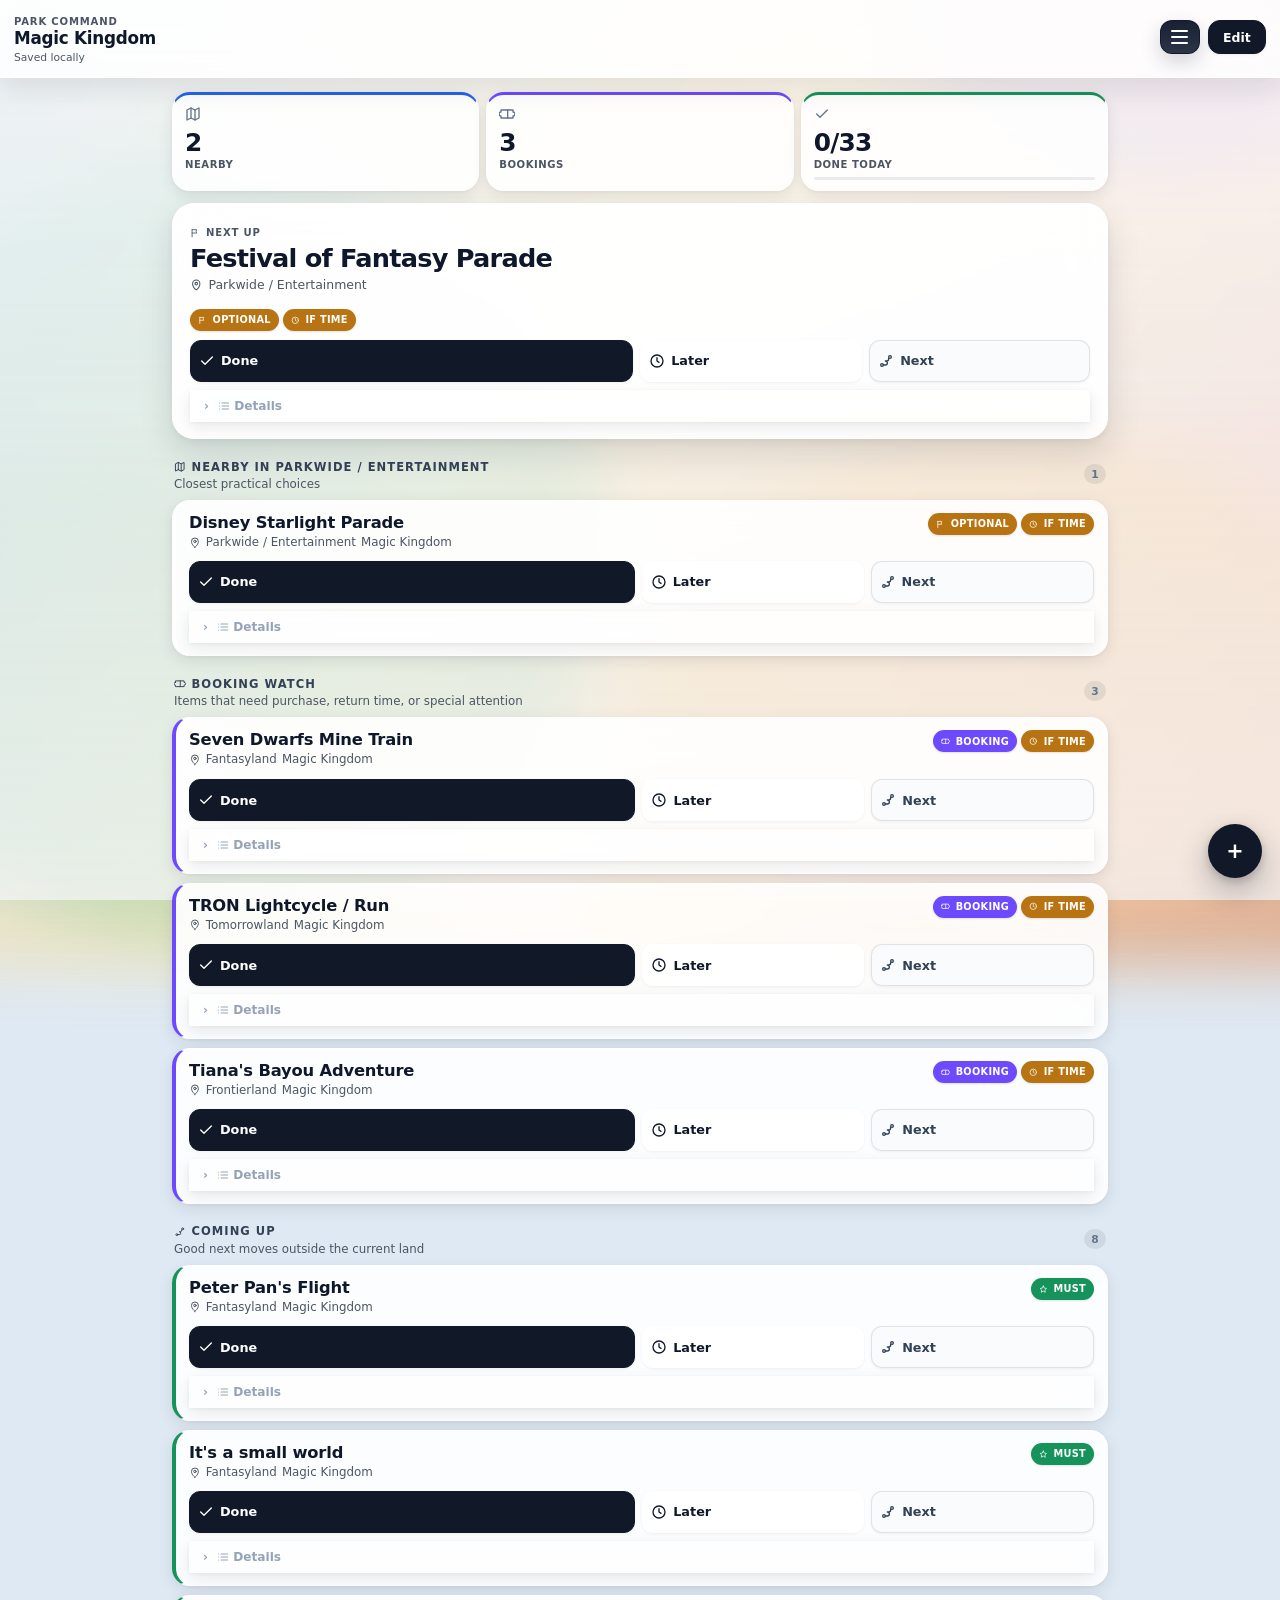
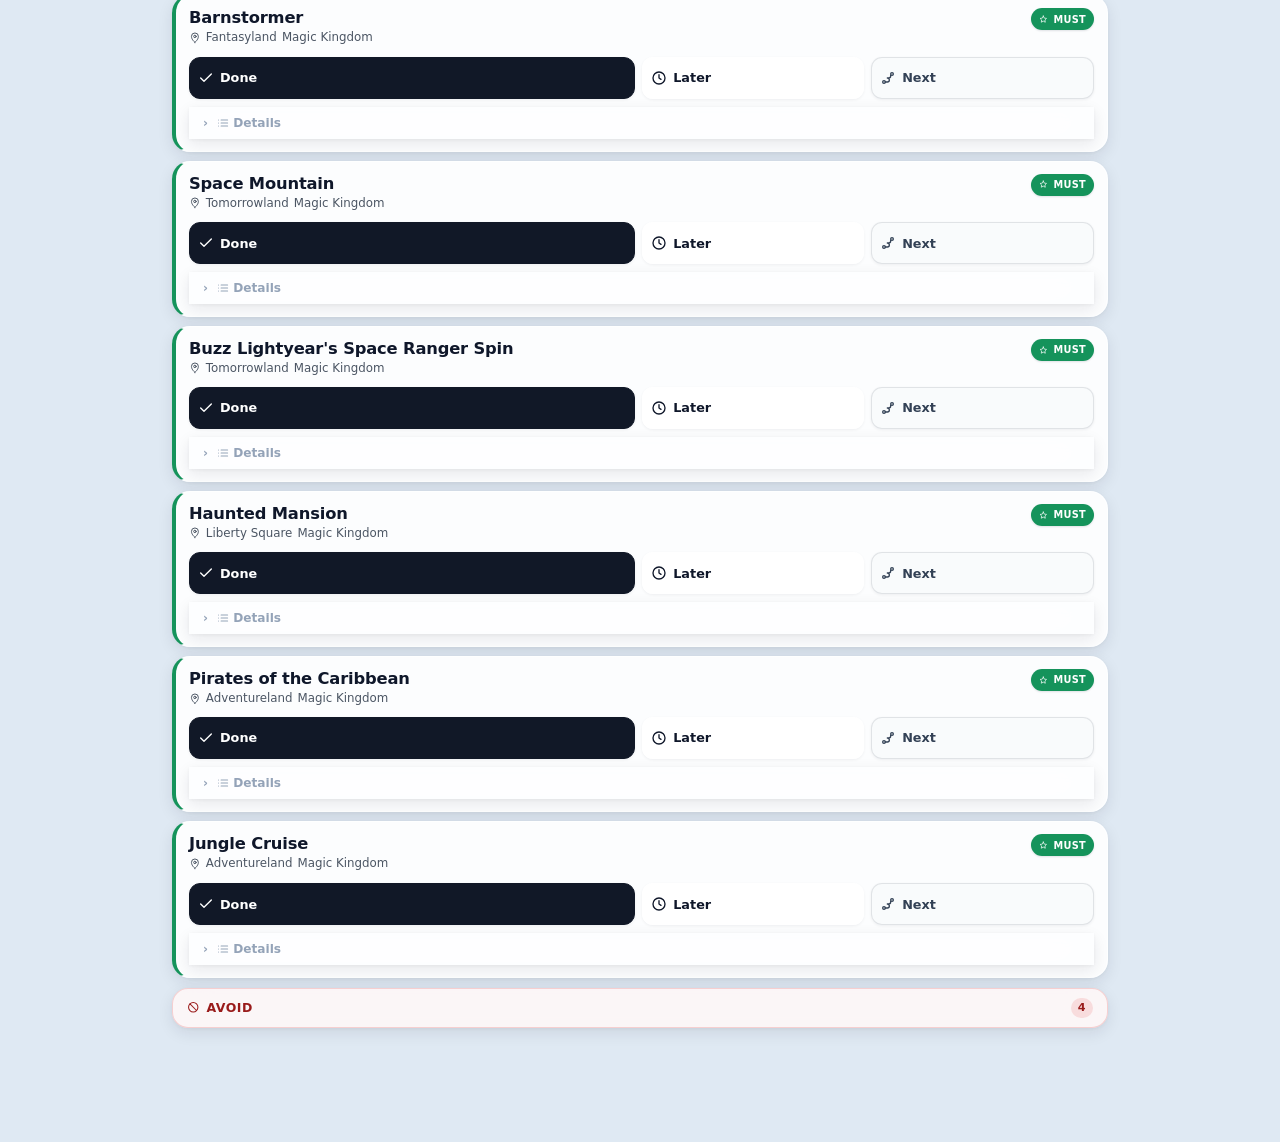
==== commit 4a2edc16: "Add iPhone touch icon files" ====
--- a/disney_portable_park_list_expandable.html
+++ b/disney_portable_park_list_expandable.html
@@ -10,7 +10,9 @@
 <meta name="theme-color" content="#0f172a" />
 <link rel="manifest" href="site.webmanifest" />
 <link rel="icon" type="image/png" sizes="192x192" href="assets/icon-192.png" />
-<link rel="apple-touch-icon" sizes="180x180" href="assets/icon-180.png" />
+<link rel="icon" type="image/png" sizes="512x512" href="assets/icon-512.png" />
+<link rel="apple-touch-icon" sizes="180x180" href="apple-touch-icon.png" />
+<link rel="apple-touch-icon-precomposed" sizes="180x180" href="apple-touch-icon.png" />
 <link rel="stylesheet" href="styles.css" />
 </head>
 <body>
--- a/styles.css
+++ b/styles.css
@@ -880,6 +880,268 @@
   }
 }
 
+/* -----------------------------------------------------------------
+   VISUAL POLISH OVERRIDES
+   Refines button styling and softens the palette for the final UI.
+------------------------------------------------------------------ */
+:root {
+  --bg: #eef2f7;
+  --surface: rgba(255,255,255,.82);
+  --surface-tinted: rgba(244,247,252,.9);
+  --surface-strong: rgba(255,255,255,.95);
+  --ink: #0f172a;
+  --ink-2: #334155;
+  --muted: #64748b;
+  --quiet: #94a3b8;
+  --line: rgba(15,23,42,.08);
+  --line-strong: rgba(15,23,42,.14);
+  --green: #15935b;
+  --red: #c53b3b;
+  --purple: #6d4aff;
+  --amber: #b87412;
+  --blue: #2563eb;
+  --pink: #b94672;
+  --green-bg: #effaf4;
+  --purple-bg: #f5f2ff;
+  --amber-bg: #fff8ea;
+  --red-bg: #fef3f3;
+  --bar-bg: rgba(239, 242, 247, .92);
+  --shadow-sm: 0 1px 2px rgba(15,23,42,.05), 0 1px 1px rgba(15,23,42,.03);
+  --shadow-md: 0 8px 22px rgba(15,23,42,.09), 0 2px 6px rgba(15,23,42,.05);
+  --shadow-lg: 0 16px 38px rgba(15,23,42,.12), 0 4px 12px rgba(15,23,42,.06);
+}
+
+body {
+  background:
+    radial-gradient(circle at top left, rgba(37,99,235,.10), transparent 32%),
+    radial-gradient(circle at top right, rgba(109,74,255,.08), transparent 28%),
+    linear-gradient(180deg, rgba(238,242,247,.72), rgba(238,242,247,.86)),
+    var(--bg);
+}
+
+button,
+.icon-button,
+.tab,
+.land-chip,
+.view,
+.floating-edit,
+.menu-button,
+.primary-action,
+.quiet-action {
+  transition:
+    transform .18s var(--ease-out),
+    box-shadow .18s var(--ease-out),
+    background-color .18s var(--ease-out),
+    border-color .18s var(--ease-out),
+    color .18s var(--ease-out),
+    opacity .18s var(--ease-out);
+}
+
+button {
+  box-shadow: var(--shadow-sm);
+  background: rgba(255,255,255,.78);
+  backdrop-filter: blur(18px);
+  -webkit-backdrop-filter: blur(18px);
+}
+
+button:hover,
+button:focus-visible {
+  transform: translateY(-1px);
+  box-shadow: var(--shadow-md);
+}
+
+button:focus-visible {
+  outline: 2px solid rgba(37,99,235,.42);
+  outline-offset: 2px;
+}
+
+.menu-button {
+  background: linear-gradient(180deg, rgba(15,23,42,.96), rgba(30,41,59,.94));
+  border-color: rgba(15,23,42,.88);
+  box-shadow: 0 8px 20px rgba(15,23,42,.18);
+}
+
+.menu-button:hover,
+.menu-button:focus-visible {
+  box-shadow: 0 10px 22px rgba(15,23,42,.22);
+}
+
+.icon-button {
+  background: linear-gradient(180deg, rgba(15,23,42,.95), rgba(30,41,59,.90));
+  color: #fff;
+  border: 1px solid rgba(15,23,42,.75);
+}
+
+.tab,
+.land-chip,
+.view {
+  border: 1px solid rgba(15,23,42,.10);
+  background: rgba(255,255,255,.72);
+  color: var(--ink-2);
+  box-shadow: none;
+}
+
+.tab.active,
+.view.active {
+  background: linear-gradient(180deg, #0f172a, #1e293b);
+  color: #fff;
+  border-color: rgba(15,23,42,.92);
+  box-shadow: 0 6px 16px rgba(15,23,42,.16);
+}
+
+.land-chip.active {
+  background: linear-gradient(180deg, #2455a8, #1e3f74);
+  color: #fff;
+  border-color: rgba(30,63,116,.96);
+  box-shadow: 0 6px 16px rgba(30,63,116,.18);
+}
+
+.primary-action {
+  background: linear-gradient(180deg, #0f172a, #1e293b);
+  color: #fff;
+  border-color: rgba(15,23,42,.95);
+}
+
+.primary-action:hover,
+.primary-action:focus-visible,
+.tab.active:hover,
+.view.active:hover,
+.land-chip.active:hover {
+  transform: translateY(-1px);
+}
+
+.quiet-action {
+  background: rgba(255,255,255,.76);
+  color: var(--ink-2);
+  border-color: rgba(15,23,42,.10);
+}
+
+.quick-actions button {
+  border-radius: 14px;
+}
+
+.badge {
+  box-shadow: 0 1px 1px rgba(15,23,42,.08);
+}
+
+.card,
+.mission-card,
+.stat,
+.avoid-list,
+.avoid-card,
+.edit-sheet,
+.tool-grid button,
+select,
+input[type="text"],
+input[type="number"],
+textarea,
+.tag-editor select {
+  backdrop-filter: blur(18px);
+  -webkit-backdrop-filter: blur(18px);
+}
+
+.card {
+  background: rgba(255,255,255,.78);
+}
+
+.mission-card {
+  background: rgba(255,255,255,.8);
+}
+
+.stat {
+  background: rgba(255,255,255,.78);
+}
+
+.avoid-list {
+  background: rgba(255,247,247,.88);
+}
+
+.avoid-card {
+  background: rgba(255,255,255,.76);
+}
+
+.floating-edit {
+  background: linear-gradient(180deg, #0f172a, #1e293b);
+}
+
+@media (prefers-color-scheme: dark) {
+  :root {
+    --bg: #0b1020;
+    --surface: rgba(15,23,42,.78);
+    --surface-tinted: rgba(15,23,42,.88);
+    --surface-strong: rgba(15,23,42,.95);
+    --ink: #f8fafc;
+    --ink-2: #dbe4f0;
+    --muted: #a3b0c4;
+    --quiet: #748197;
+    --line: rgba(255,255,255,.09);
+    --line-strong: rgba(255,255,255,.15);
+    --bar-bg: rgba(8,12,22,.92);
+    --green: #4ade80;
+    --red: #fb7185;
+    --purple: #a78bfa;
+    --amber: #fbbf24;
+    --blue: #60a5fa;
+    --pink: #f472b6;
+    --green-bg: rgba(20,83,45,.25);
+    --purple-bg: rgba(76,29,149,.22);
+    --amber-bg: rgba(120,53,15,.20);
+    --red-bg: rgba(127,29,29,.22);
+  }
+
+  body {
+    background:
+      radial-gradient(circle at top left, rgba(37,99,235,.16), transparent 30%),
+      radial-gradient(circle at top right, rgba(168,139,250,.12), transparent 26%),
+      linear-gradient(180deg, rgba(11,16,32,.74), rgba(11,16,32,.9)),
+      var(--bg);
+  }
+
+  button,
+  .tab,
+  .land-chip,
+  .view,
+  .card,
+  .mission-card,
+  .stat,
+  .avoid-list,
+  .avoid-card,
+  select,
+  input[type="text"],
+  input[type="number"],
+  textarea,
+  .tag-editor select {
+    background: rgba(15,23,42,.76);
+    color: var(--ink);
+    border-color: rgba(255,255,255,.10);
+  }
+
+  .tab.active,
+  .view.active,
+  .land-chip.active,
+  .primary-action,
+  .icon-button,
+  .menu-button,
+  .floating-edit {
+    background: linear-gradient(180deg, #e2e8f0, #cbd5e1);
+    color: #0f172a;
+    border-color: rgba(226,232,240,.9);
+  }
+}
+
+@media (hover: none) {
+  button:hover,
+  .tab:hover,
+  .view:hover,
+  .land-chip:hover,
+  .icon-button:hover,
+  .menu-button:hover,
+  .floating-edit:hover {
+    transform: none;
+    box-shadow: inherit;
+  }
+}
+
 /* ══════════════════════════════════════════════════════
    EDIT PANEL (bottom sheet)
 ══════════════════════════════════════════════════════ */
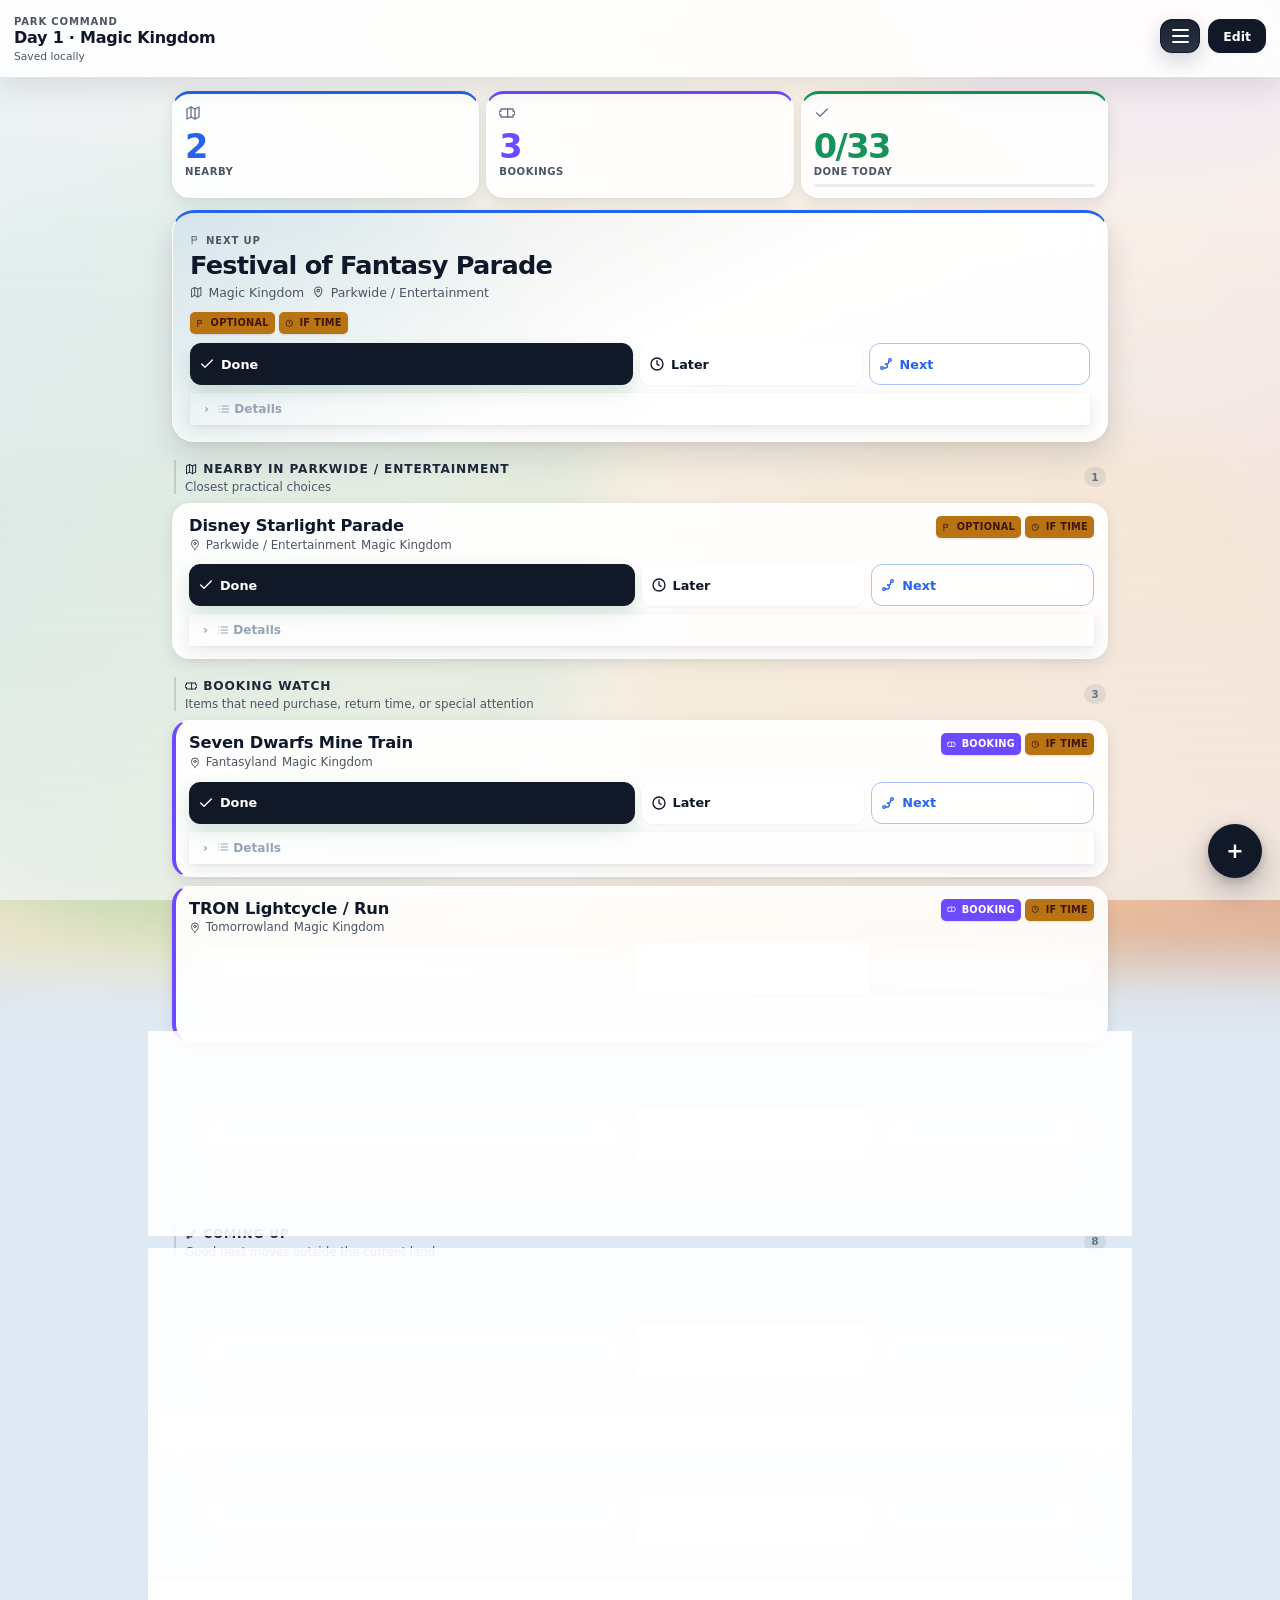
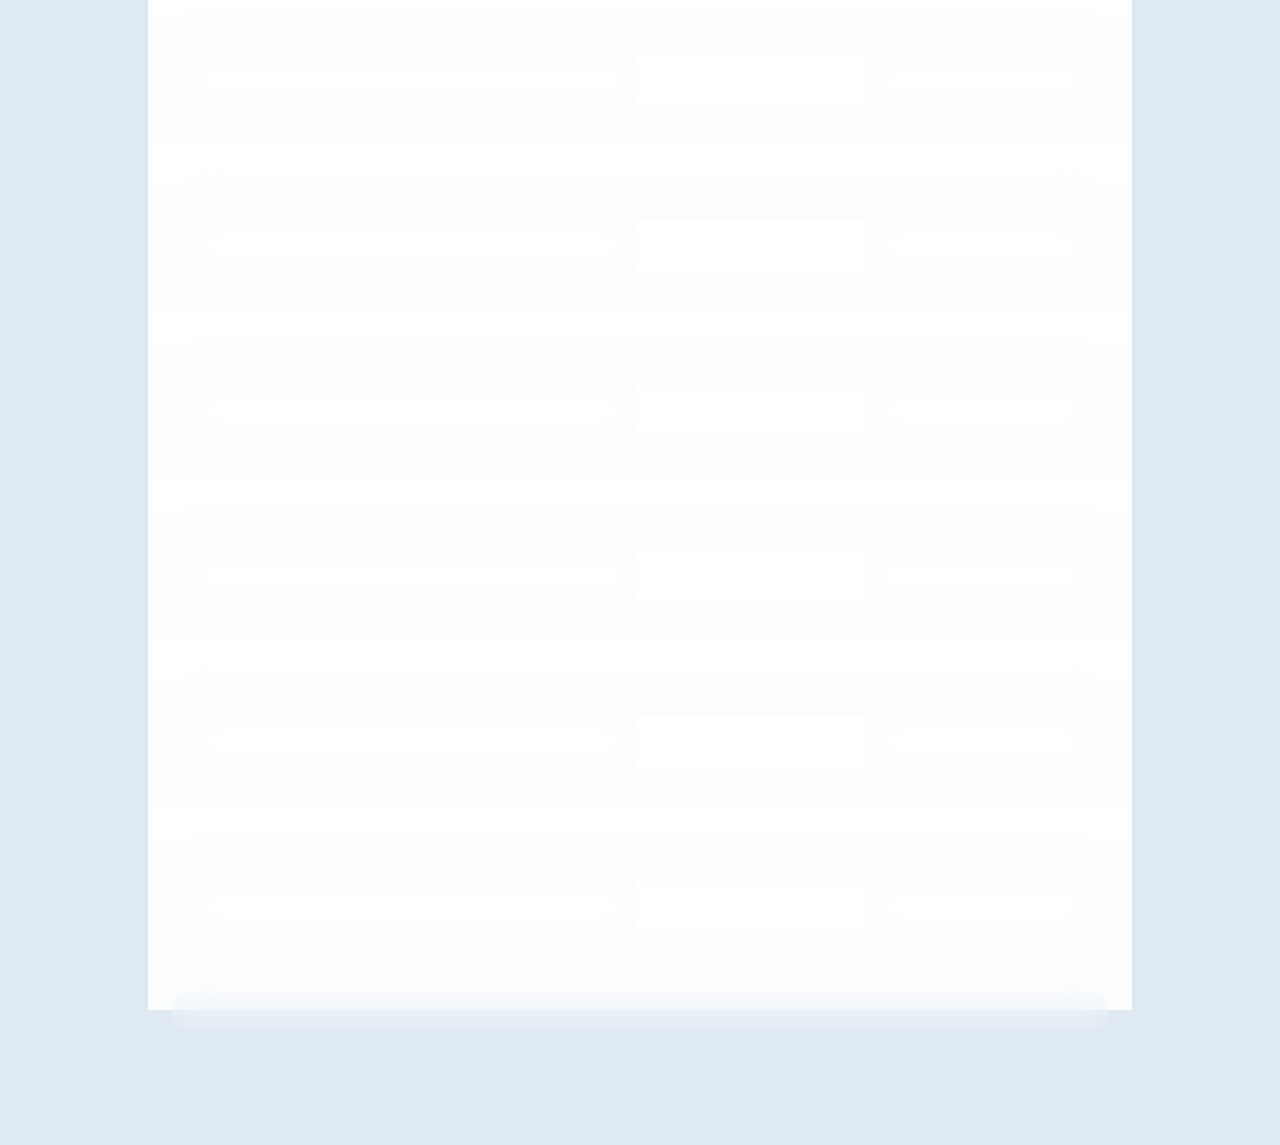
==== commit 3e1e2b98: "Add explicit park selector" ====
--- a/disney_portable_park_list_expandable.html
+++ b/disney_portable_park_list_expandable.html
@@ -32,6 +32,9 @@
   </div>
   <div class="top-menu" id="topMenu">
     <div class="tabs" id="tabs" aria-label="Day navigation"></div>
+    <div class="location-row">
+      <div id="currentPark" class="park-chips-row" role="group" aria-label="Current park"></div>
+    </div>
     <div class="location-row">
       <div id="currentLand" class="land-chips-row" role="group" aria-label="Current park area"></div>
     </div>
--- a/styles.css
+++ b/styles.css
@@ -249,6 +249,10 @@
   line-height: 1.18;
 }
 
+#currentParkTitle {
+  font-size: 1rem;
+}
+
 .save-status {
   margin: 2px 0 0;
   color: var(--quiet);
@@ -322,6 +326,36 @@
    LAND CHIPS
 ══════════════════════════════════════════════════════ */
 .location-row { padding: 3px 0 1px; }
+
+.park-chips-row {
+  display: flex;
+  gap: 5px;
+  overflow-x: auto;
+  scrollbar-width: none;
+  padding-bottom: 2px;
+}
+.park-chips-row::-webkit-scrollbar { display: none; }
+
+.park-chip {
+  flex-shrink: 0;
+  min-height: 32px;
+  height: 32px;
+  padding: 0 13px;
+  border-radius: 999px;
+  border-color: var(--line-strong);
+  background: rgba(255,255,255,.72);
+  color: var(--ink-2);
+  font-size: .74rem;
+  font-weight: 700;
+  touch-action: manipulation;
+}
+
+.park-chip.active {
+  background: linear-gradient(180deg, #0f172a, #1e293b);
+  color: #fff;
+  border-color: rgba(15,23,42,.92);
+  box-shadow: 0 6px 16px rgba(15,23,42,.16);
+}
 
 .land-chips-row {
   display: flex;
@@ -997,9 +1031,10 @@
 }
 
 .primary-action {
-  background: linear-gradient(180deg, #0f172a, #1e293b);
+  background: linear-gradient(180deg, #1f8a52, #147044);
   color: #fff;
-  border-color: rgba(15,23,42,.95);
+  border-color: rgba(20,112,68,.96);
+  box-shadow: 0 8px 18px rgba(20,112,68,.18);
 }
 
 .primary-action:hover,
@@ -1123,9 +1158,14 @@
   .icon-button,
   .menu-button,
   .floating-edit {
-    background: linear-gradient(180deg, #e2e8f0, #cbd5e1);
-    color: #0f172a;
-    border-color: rgba(226,232,240,.9);
+    background: linear-gradient(180deg, #4ade80, #22c55e);
+    color: #052e16;
+    border-color: rgba(34,197,94,.95);
+  }
+
+  .primary-action {
+    color: #052e16;
+    box-shadow: 0 8px 20px rgba(34,197,94,.2);
   }
 }
 
@@ -1905,3 +1945,108 @@
     color:#cbd5e1;
   }
 }
+
+/* ══════════════════════════════════════════════════════
+   VISUAL IMPROVEMENTS
+   1. Stat numbers — bigger + color-coded
+   2. Mission card — hero treatment with blue accent
+   3. Next button — outlined/distinct from Later
+   4. Section headers — more visual weight
+   5. Badges — sharper chip corners
+   6. Mission card spacing — tighten meta-to-badges gap
+══════════════════════════════════════════════════════ */
+
+/* 1. Larger, color-coded stat numbers */
+.stat strong {
+  font-size: 2.1rem;
+  letter-spacing: -.045em;
+}
+.status-grid .stat:nth-child(1) strong { color: var(--blue); }
+.status-grid .stat:nth-child(2) strong { color: var(--purple); }
+.status-grid .stat:nth-child(3) strong { color: var(--green); }
+
+/* 2. Default mission card gets a blue hero accent instead of gray */
+.mission-card:not(.mission-must):not(.mission-booking):not(.empty) {
+  border-top-color: var(--blue);
+  background: linear-gradient(155deg, rgba(37,99,235,.07) 0%, var(--glass-strong) 52%);
+}
+
+/* Tighten gap between location meta and badge row */
+.mission-meta {
+  margin-bottom: 5px;
+}
+
+/* 3. "Next" button in compact layout: outlined blue, visually distinct from "Later" */
+.quick-actions--compact button:last-child {
+  background: transparent;
+  border: 1.5px solid rgba(37,99,235,.38);
+  color: var(--blue);
+  box-shadow: none;
+}
+
+/* 4. Section headers: slightly larger label, stronger contrast */
+.section-head h2 {
+  font-size: .76rem;
+  color: #1e293b;
+  letter-spacing: .07em;
+}
+.section-head {
+  border-left: 2px solid var(--line-strong);
+  padding-left: 9px;
+}
+
+/* 5. Badges: sharper chip corners instead of fully rounded */
+.badge {
+  border-radius: 5px;
+  padding: 2px 6px;
+}
+
+/* Dark mode counterparts */
+@media (prefers-color-scheme: dark) {
+  .mission-card:not(.mission-must):not(.mission-booking):not(.empty) {
+    border-top-color: var(--blue);
+    background: linear-gradient(155deg, rgba(37,99,235,.22) 0%, rgba(15,23,42,.86) 55%);
+  }
+
+  .quick-actions--compact button:last-child {
+    background: rgba(37,99,235,.14);
+    border-color: rgba(96,165,250,.38);
+    color: var(--blue);
+  }
+
+  .section-head h2 {
+    color: #94a3b8;
+  }
+
+  .section-head {
+    border-left-color: rgba(255,255,255,.15);
+  }
+}
+
+/* ══════════════════════════════════════════════════════
+   BADGE TEXT + BUTTON COLOR FIXES
+══════════════════════════════════════════════════════ */
+
+/* Orange/yellow badges: dark text — white on amber has poor contrast */
+.badge.orange,
+.badge.yellow {
+  color: #431407;
+}
+
+/* Dark mode: restore green Done button — white primary-action was too stark */
+@media (prefers-color-scheme: dark) {
+  .primary-action {
+    background: linear-gradient(180deg, #22c55e, #16a34a);
+    color: #052e16;
+    border-color: rgba(34,197,94,.85);
+    box-shadow: 0 6px 18px rgba(34,197,94,.2);
+  }
+
+  /* Icon-button (Edit) and floating-edit: keep dark, not white */
+  .icon-button,
+  .floating-edit {
+    background: linear-gradient(180deg, #1e293b, #0f172a);
+    color: #f8fafc;
+    border-color: rgba(255,255,255,.16);
+  }
+}
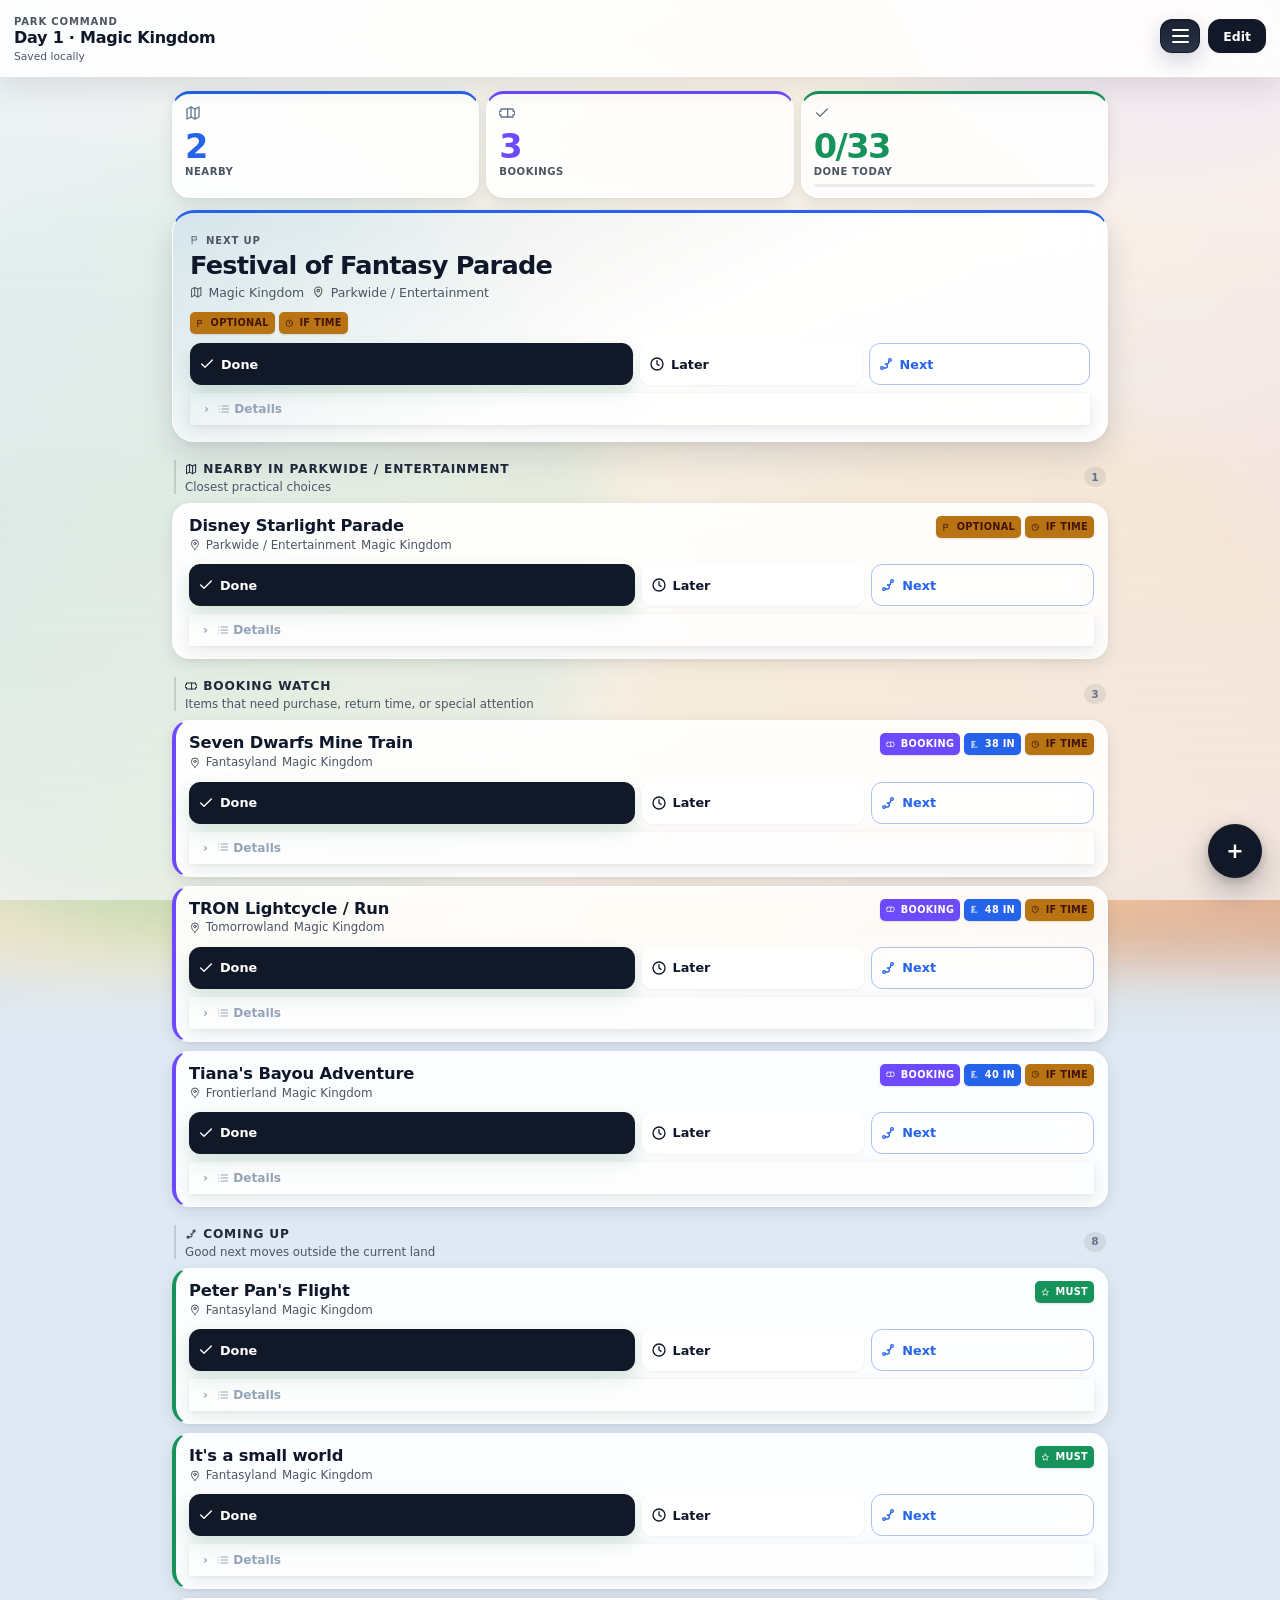
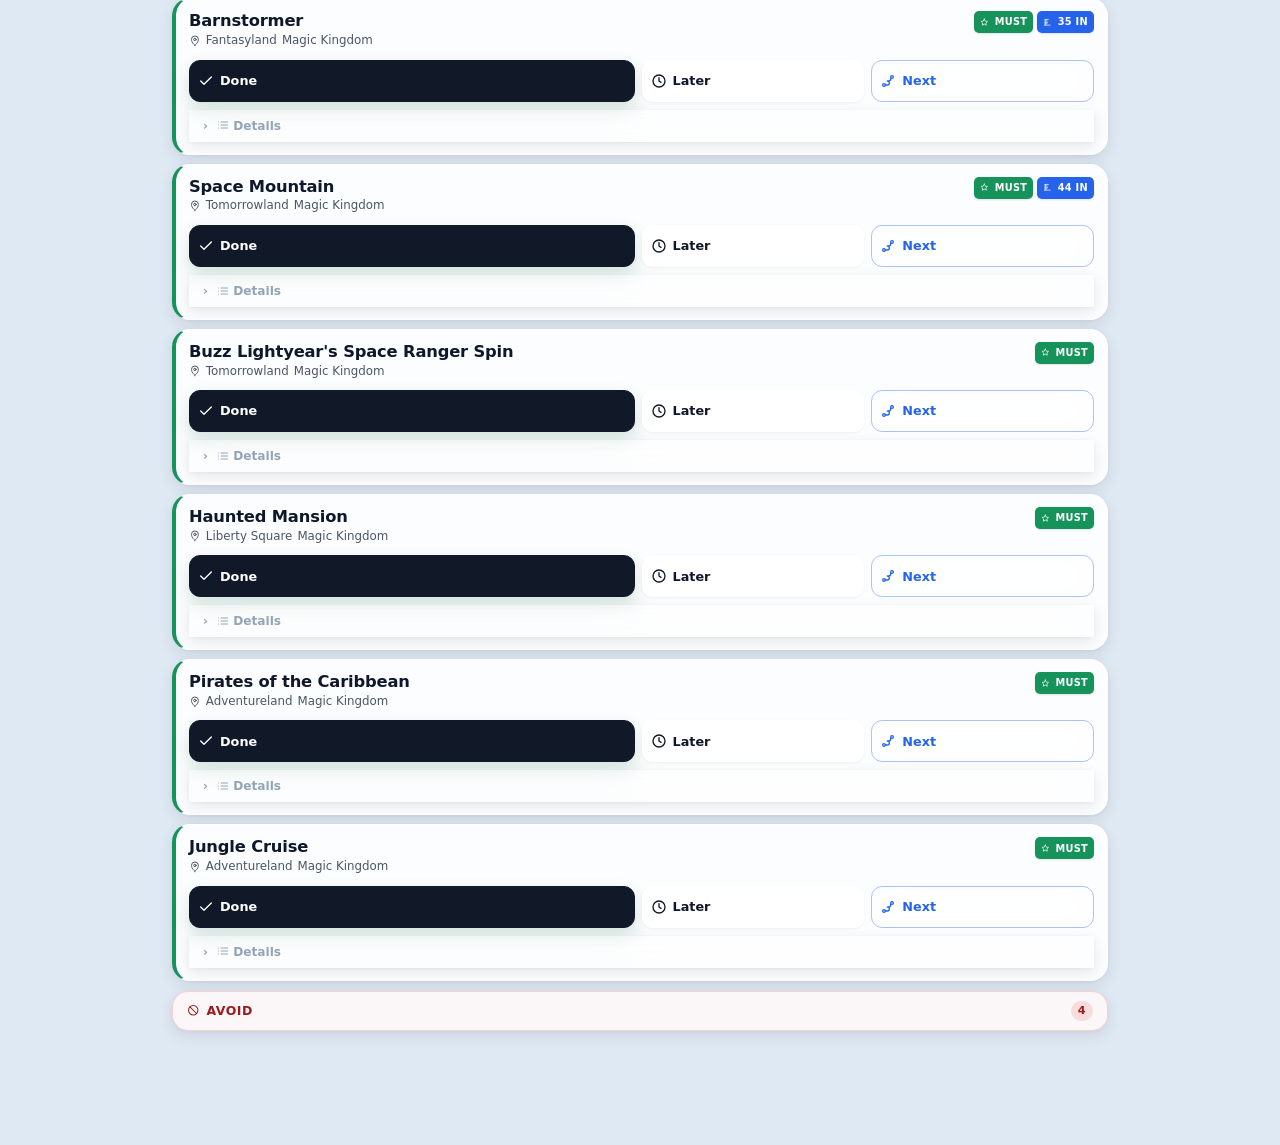
==== commit ae723ebd: "Add height column and height filter" ====
--- a/disney_portable_park_list_expandable.html
+++ b/disney_portable_park_list_expandable.html
@@ -43,6 +43,7 @@
       <button class="view" data-view="nearby">Nearby</button>
       <button class="view" data-view="must">Must</button>
       <button class="view" data-view="booking">Bookings</button>
+      <button class="view" data-view="height">Heights</button>
       <button class="view" data-view="later">Later</button>
       <button class="view" data-view="done">Done</button>
     </div>
@@ -86,7 +87,8 @@
           <select id="newBooking"><option value="false">No</option><option value="true">Yes</option></select>
         </label>
         <label>Display Order<input id="newOrder" type="number" min="1" value="1"></label>
-        <textarea id="newNotes" placeholder="Notes, reminders, food stop, height requirement, etc."></textarea>
+        <label>Height Rule<input id="newHeight" placeholder="Example: 40 in"></label>
+        <textarea id="newNotes" placeholder="Notes, reminders, food stop, etc."></textarea>
         <textarea id="newUncertainty" placeholder="Uncertainty flags, if any"></textarea>
         <div class="form-actions">
           <button type="button" onclick="addItem()">Add Item</button>
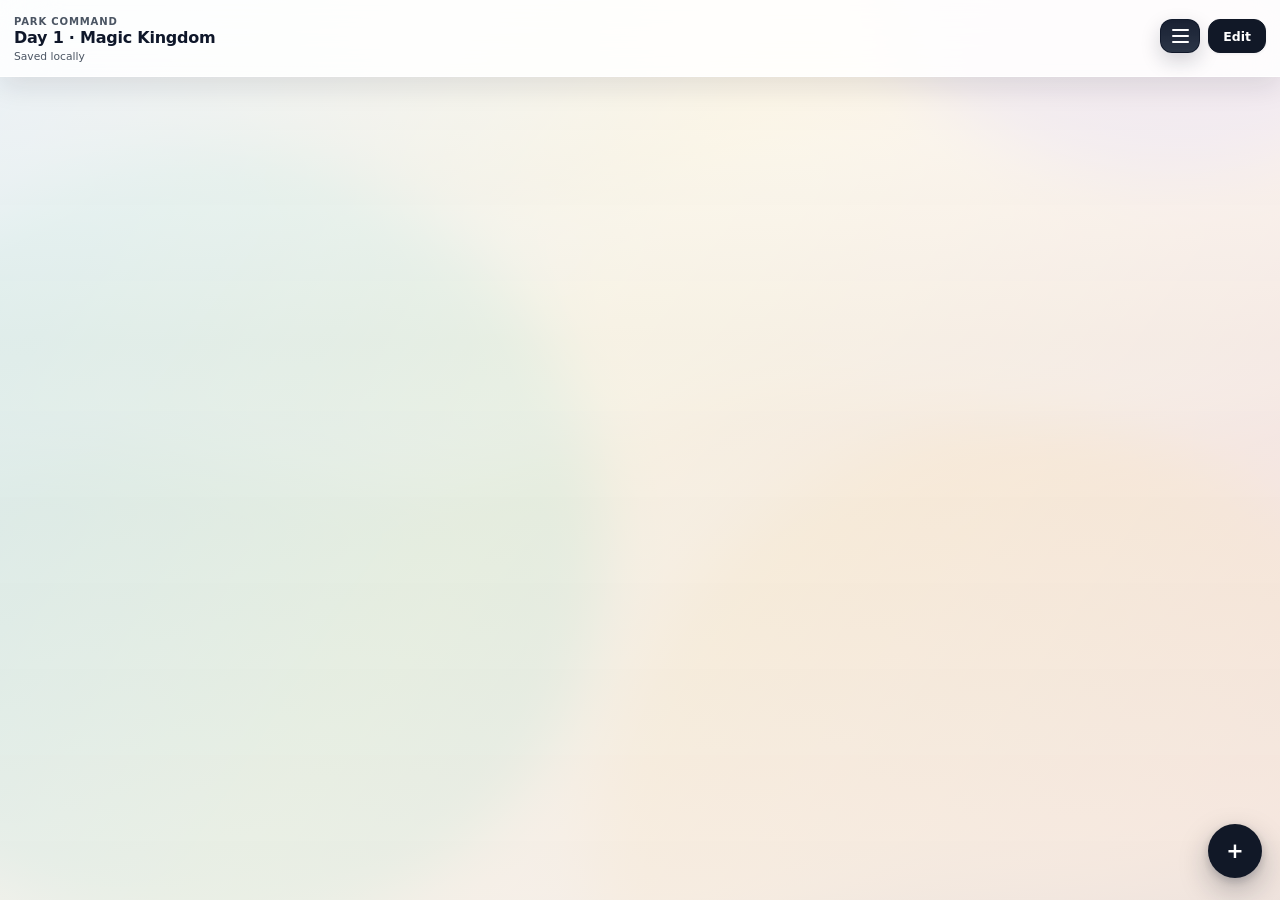
==== commit acef93e5: "Add action feedback for button clicks" ====
--- a/disney_portable_park_list_expandable.html
+++ b/disney_portable_park_list_expandable.html
@@ -51,6 +51,7 @@
 </header>
 
 <main id="app" class="app-shell"></main>
+<div class="action-toast" id="actionToast" aria-live="polite" aria-atomic="true"></div>
 
 <button class="floating-edit" type="button" onclick="toggleEditPanel()" aria-label="Open edit tools">+</button>
 
--- a/styles.css
+++ b/styles.css
@@ -621,6 +621,17 @@
   opacity: .4;
   border-left-color: var(--line-strong);
   box-shadow: none;
+}
+
+.card.flash,
+.mission-card.flash {
+  animation: flashPulse .7s ease;
+}
+
+@keyframes flashPulse {
+  0% { transform: scale(1); box-shadow: var(--shadow-sm); }
+  25% { transform: scale(1.01); box-shadow: 0 0 0 2px rgba(37,99,235,.24), var(--shadow-md); }
+  100% { transform: scale(1); box-shadow: var(--shadow-sm); }
 }
 
 .card.later {
@@ -905,6 +916,33 @@
 }
 
 .floating-edit:active { transform: scale(0.9) !important; }
+
+.action-toast {
+  position: fixed;
+  left: 50%;
+  bottom: calc(18px + env(safe-area-inset-bottom, 0px));
+  transform: translateX(-50%) translateY(18px);
+  min-width: min(92vw, 340px);
+  max-width: calc(100vw - 24px);
+  padding: 12px 16px;
+  border-radius: 16px;
+  background: rgba(15,23,42,.92);
+  color: #fff;
+  border: 1px solid rgba(255,255,255,.12);
+  box-shadow: 0 12px 30px rgba(15,23,42,.28);
+  font-size: .88rem;
+  font-weight: 700;
+  text-align: center;
+  opacity: 0;
+  pointer-events: none;
+  transition: opacity .18s ease, transform .18s ease;
+  z-index: 60;
+}
+
+.action-toast.show {
+  opacity: 1;
+  transform: translateX(-50%) translateY(0);
+}
 
 @media (prefers-color-scheme: dark) {
   .floating-edit {
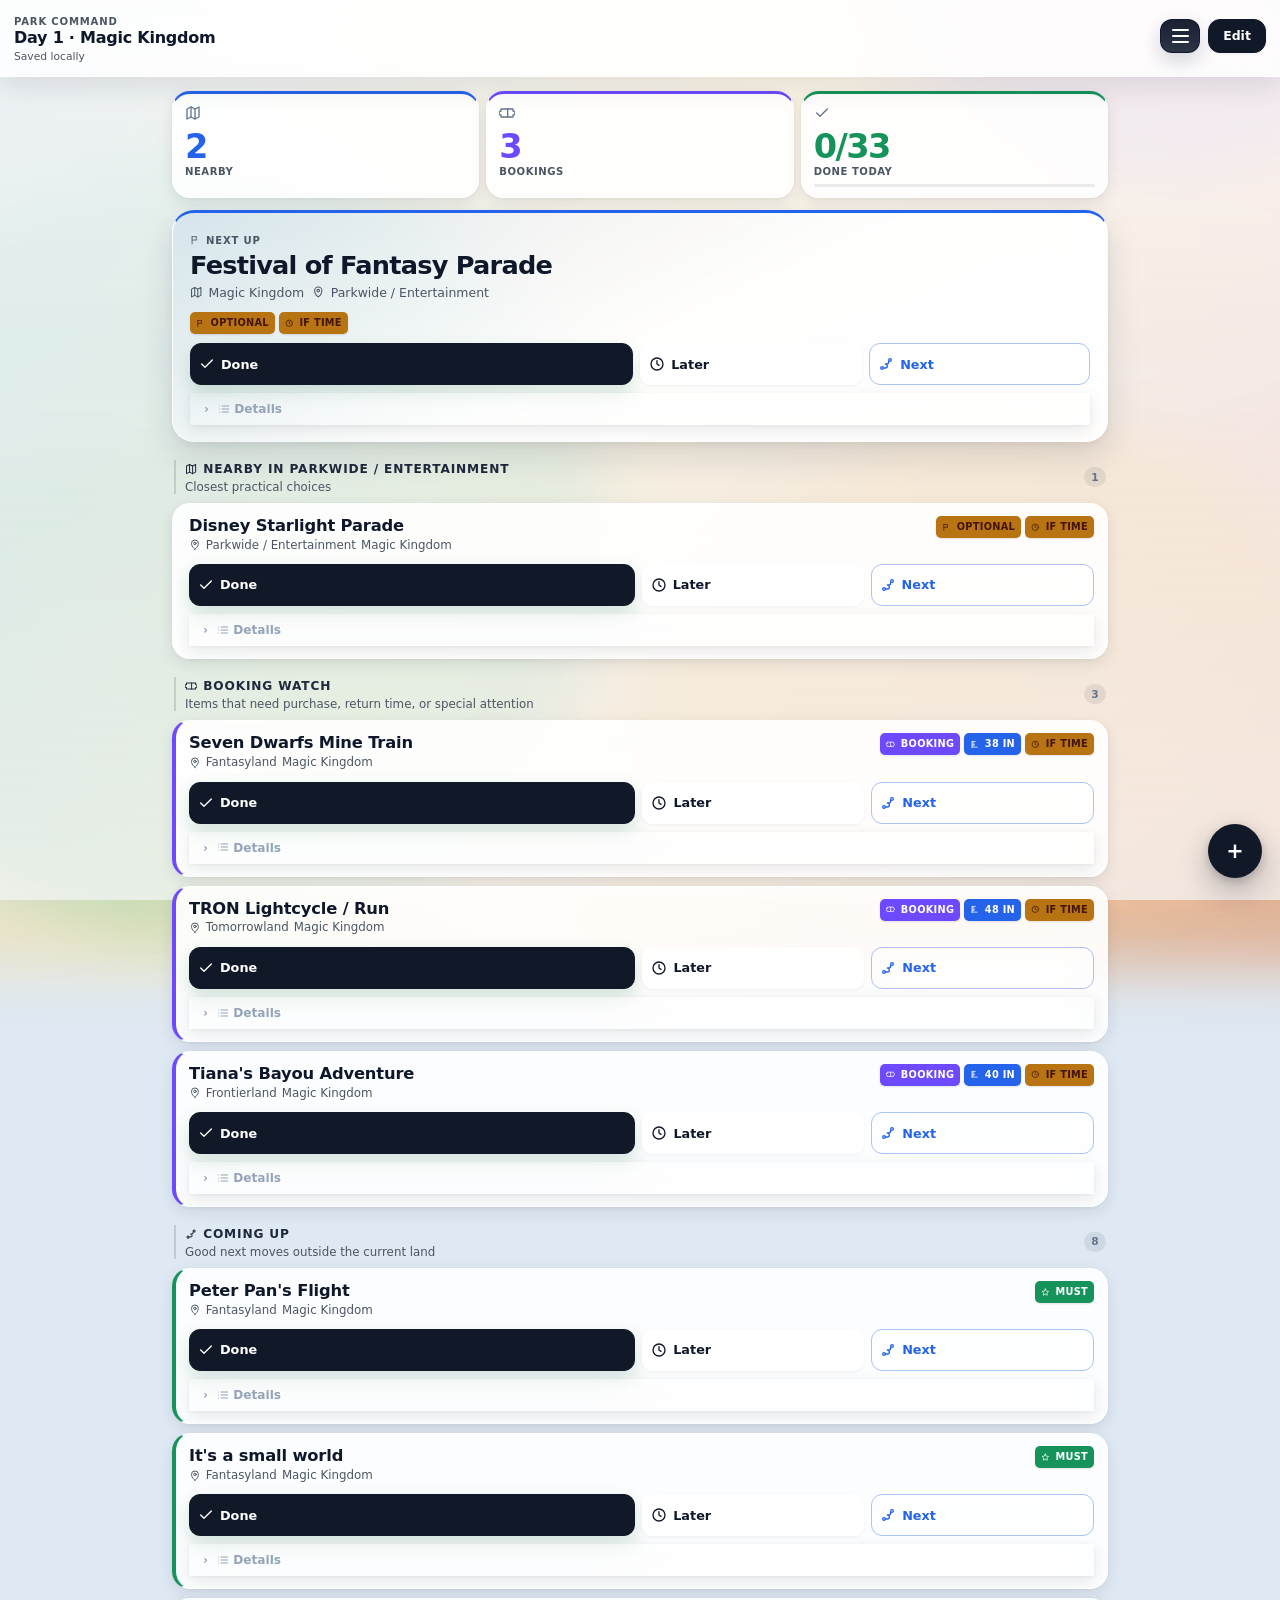
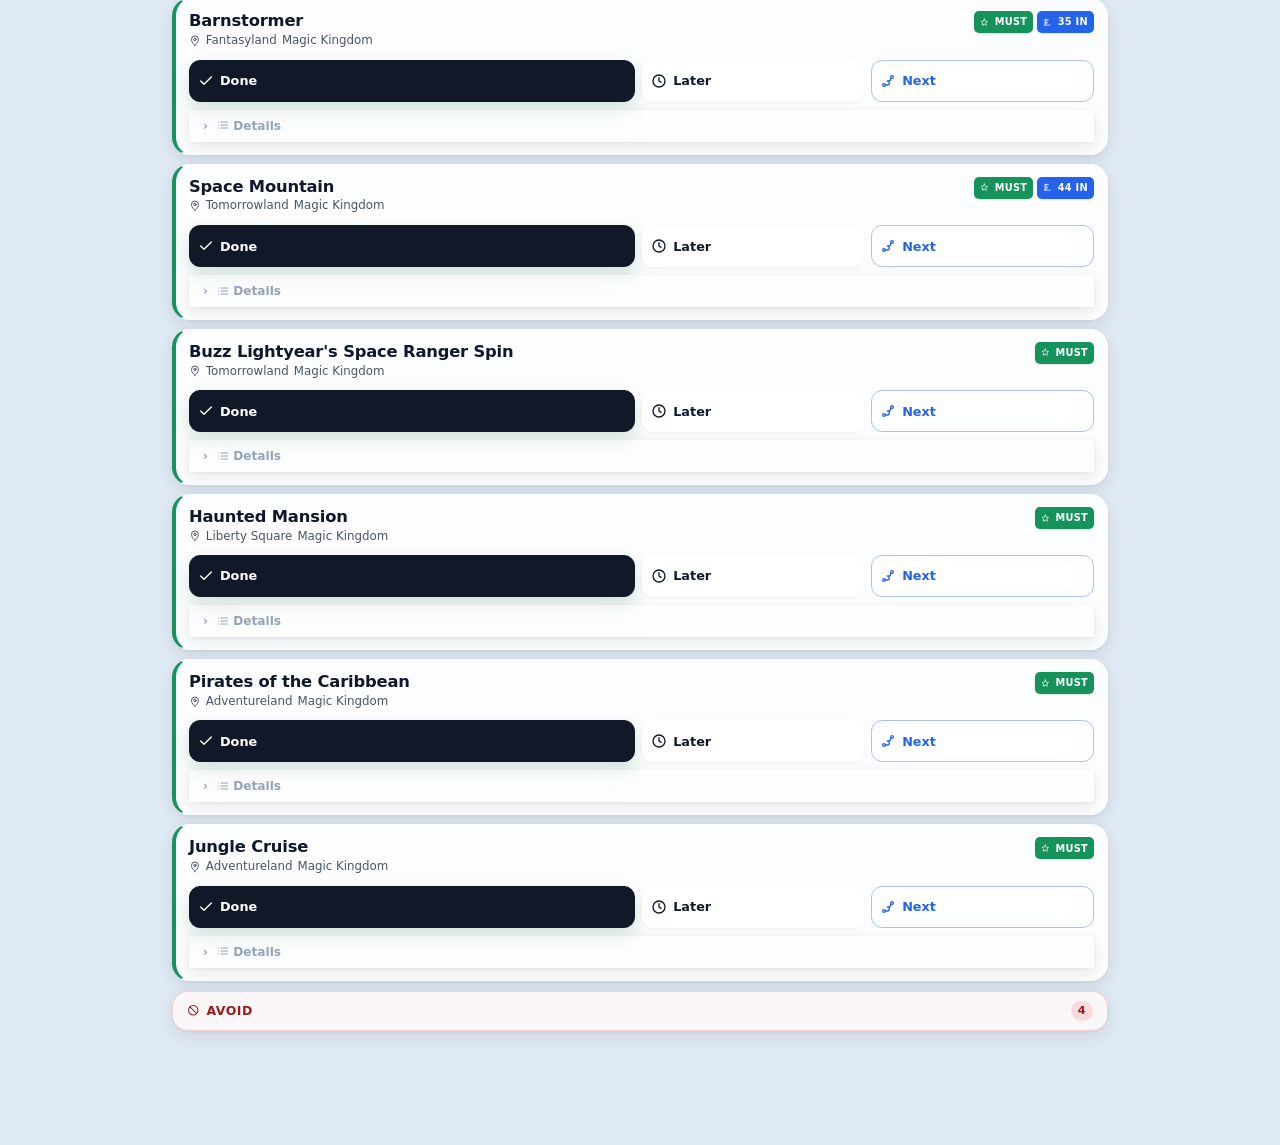
==== commit 74e2748a: "Add minimal day overview view" ====
--- a/disney_portable_park_list_expandable.html
+++ b/disney_portable_park_list_expandable.html
@@ -39,7 +39,8 @@
       <div id="currentLand" class="land-chips-row" role="group" aria-label="Current park area"></div>
     </div>
     <div class="views" id="views" aria-label="Mission views">
-      <button class="view active" data-view="next">Next</button>
+      <button class="view active" data-view="overview">Overview</button>
+      <button class="view" data-view="next">Next</button>
       <button class="view" data-view="nearby">Nearby</button>
       <button class="view" data-view="must">Must</button>
       <button class="view" data-view="booking">Bookings</button>
@@ -107,6 +108,7 @@
         <button type="button" onclick="document.getElementById('csvImport').click()">Import CSV</button>
         <input id="csvImport" type="file" accept=".csv,text/csv" onchange="importCsv(event)" hidden>
         <button type="button" onclick="resetCustom()" class="danger">Clear Added / Imported</button>
+        <button type="button" onclick="resetToDefault()" class="danger">Reset to Default</button>
       </div>
       <p class="small" id="importStatus"></p>
     </details>
--- a/styles.css
+++ b/styles.css
@@ -1663,6 +1663,122 @@
   padding-top:14px;
 }
 
+.overview-shell {
+  background:var(--glass-strong);
+  border:1px solid var(--glass-border);
+  border-radius:22px;
+  box-shadow:var(--glass-shadow);
+  backdrop-filter:blur(22px) saturate(1.18);
+  -webkit-backdrop-filter:blur(22px) saturate(1.18);
+  padding:16px;
+  margin-bottom:14px;
+}
+
+.overview-head {
+  padding-bottom:10px;
+  border-bottom:1px solid var(--glass-border);
+}
+
+.overview-head h2 {
+  margin:4px 0 3px;
+  font-size:1.08rem;
+  line-height:1.15;
+  letter-spacing:-.02em;
+}
+
+.overview-head p {
+  margin:0;
+  color:#475569;
+  font-size:.8rem;
+  line-height:1.35;
+}
+
+.overview-list {
+  display:grid;
+  gap:6px;
+  margin-top:10px;
+}
+
+.overview-row {
+  padding:10px 0;
+  border-top:1px solid rgba(148,163,184,.18);
+}
+
+.overview-row:first-child {
+  border-top:0;
+  padding-top:0;
+}
+
+.overview-row.active {
+  margin:0 -6px;
+  padding:12px 6px;
+  border-radius:16px;
+  background:rgba(37,99,235,.06);
+}
+
+.overview-row-head {
+  display:flex;
+  align-items:flex-start;
+  justify-content:space-between;
+  gap:12px;
+}
+
+.overview-row-head h3 {
+  margin:0;
+  font-size:.96rem;
+  line-height:1.22;
+  font-weight:800;
+  letter-spacing:-.01em;
+}
+
+.overview-row-head p {
+  margin:3px 0 0;
+  color:#64748b;
+  font-size:.72rem;
+  font-weight:600;
+}
+
+.overview-count {
+  flex-shrink:0;
+  color:#64748b;
+  font-size:.66rem;
+  font-weight:700;
+  text-transform:uppercase;
+  letter-spacing:.05em;
+  text-align:right;
+}
+
+.overview-next {
+  margin:6px 0 0;
+  color:#0f172a;
+  font-size:.9rem;
+  font-weight:700;
+  line-height:1.25;
+}
+
+.overview-empty {
+  padding:18px 0 6px;
+  color:#64748b;
+  font-size:.85rem;
+}
+
+@media (prefers-color-scheme: dark) {
+  .overview-head p,
+  .overview-row-head p,
+  .overview-count,
+  .overview-empty {
+    color:#94a3b8;
+  }
+
+  .overview-next {
+    color:#f8fafc;
+  }
+
+  .overview-row.active {
+    background:rgba(59,130,246,.16);
+  }
+}
+
 .stat,
 .mission-card,
 .card,
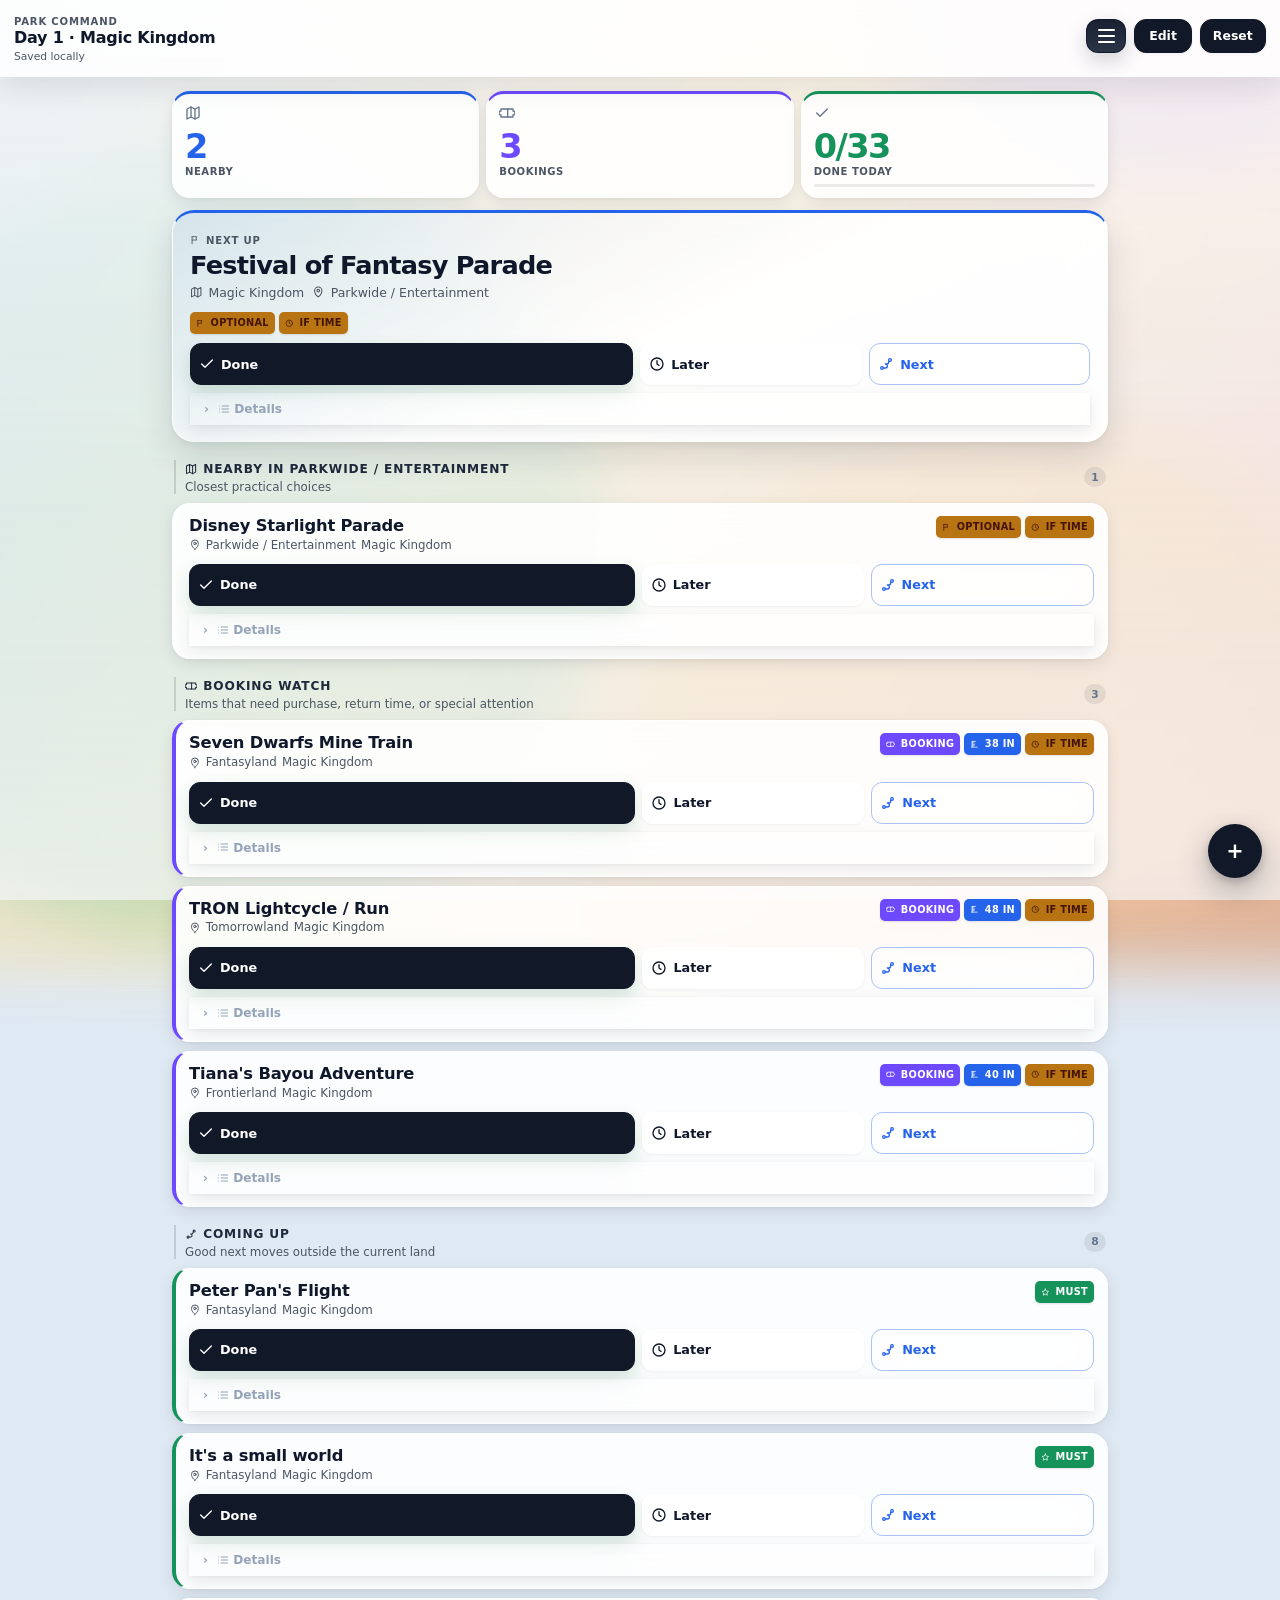
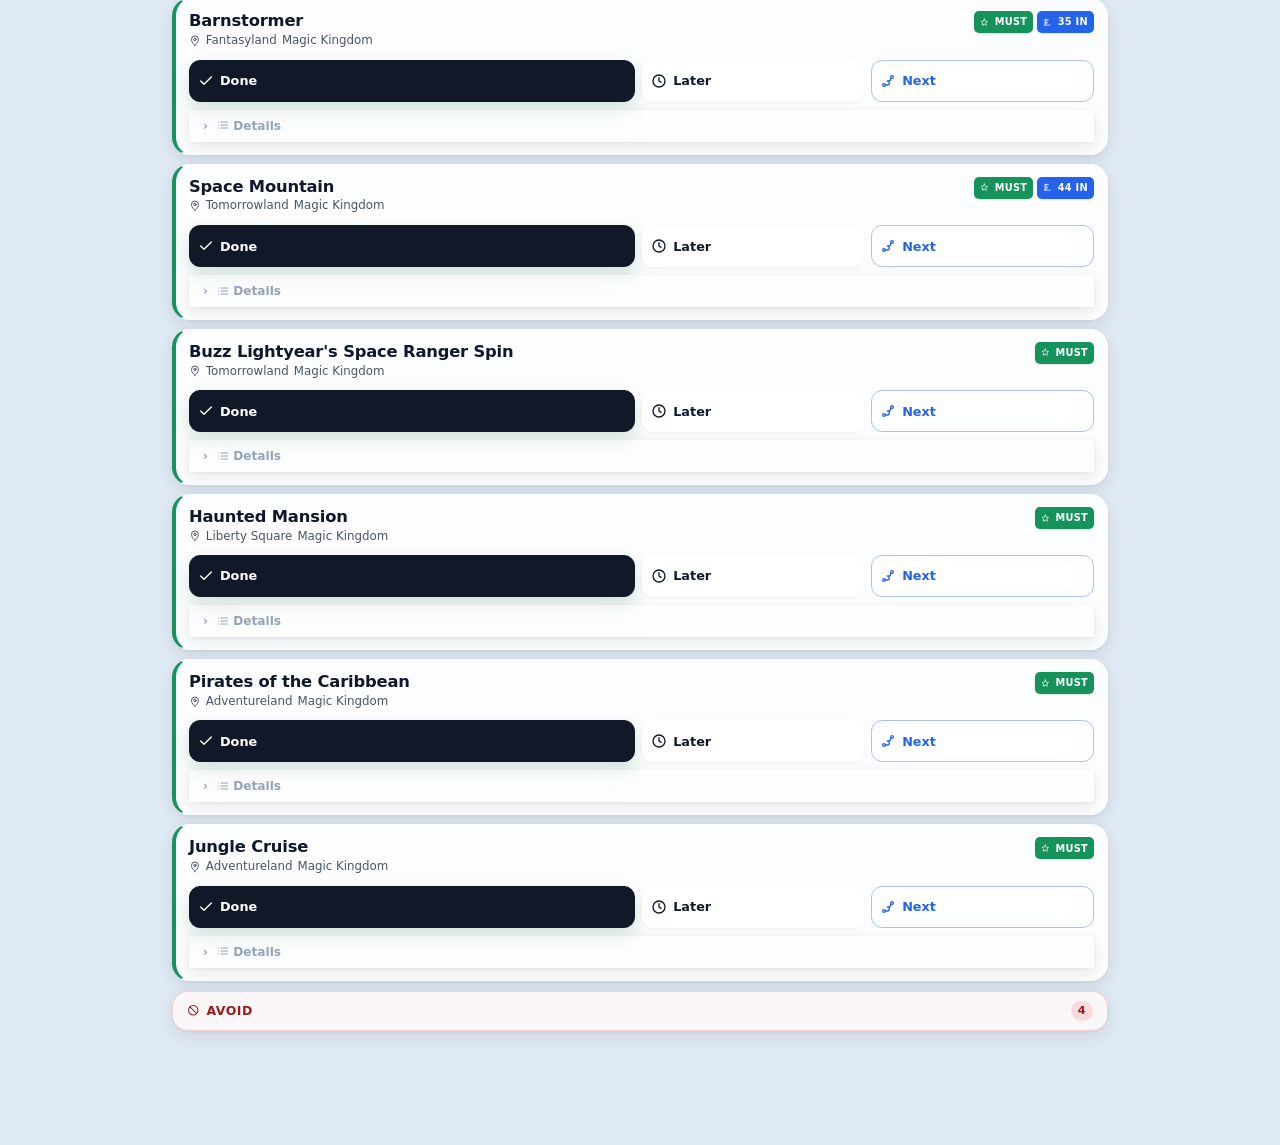
==== commit a22095ce: "Add visible reset button to header" ====
--- a/disney_portable_park_list_expandable.html
+++ b/disney_portable_park_list_expandable.html
@@ -28,6 +28,7 @@
         <span></span><span></span><span></span>
       </button>
       <button class="icon-button" type="button" onclick="toggleEditPanel()" aria-label="Edit trip">Edit</button>
+      <button class="icon-button danger header-reset" type="button" onclick="resetToDefault()" aria-label="Reset to default trip state">Reset</button>
     </div>
   </div>
   <div class="top-menu" id="topMenu">
--- a/styles.css
+++ b/styles.css
@@ -86,6 +86,8 @@
 .top-actions {
   display:flex;
   align-items:center;
+  justify-content:flex-end;
+  flex-wrap:wrap;
   gap:8px;
   flex-shrink:0;
 }
@@ -288,6 +290,21 @@
   font-size: .78rem;
   font-weight: 700;
   touch-action: manipulation;
+}
+
+.header-reset {
+  padding-inline: 12px;
+  border-color: rgba(220,38,38,.24);
+  background: rgba(255,255,255,.78);
+  color: var(--red);
+}
+
+@media (prefers-color-scheme: dark) {
+  .header-reset {
+    background: rgba(24,28,38,.86);
+    border-color: rgba(248,113,113,.22);
+    color: #fca5a5;
+  }
 }
 
 /* ══════════════════════════════════════════════════════
@@ -1695,12 +1712,12 @@
 
 .overview-list {
   display:grid;
-  gap:6px;
+  gap:8px;
   margin-top:10px;
 }
 
 .overview-row {
-  padding:10px 0;
+  padding:10px 0 11px;
   border-top:1px solid rgba(148,163,184,.18);
 }
 
@@ -1719,41 +1736,61 @@
 .overview-row-head {
   display:flex;
   align-items:flex-start;
-  justify-content:space-between;
-  gap:12px;
-}
-
-.overview-row-head h3 {
+  gap:10px;
+}
+
+.overview-index {
+  flex-shrink:0;
+  width:28px;
+  height:28px;
+  border-radius:999px;
+  display:inline-flex;
+  align-items:center;
+  justify-content:center;
+  background:rgba(37,99,235,.08);
+  color:#1d4ed8;
+  font-size:.66rem;
+  font-weight:800;
+  letter-spacing:.04em;
+}
+
+.overview-item-copy {
+  min-width:0;
+  flex:1;
+}
+
+.overview-item-copy h3 {
   margin:0;
-  font-size:.96rem;
+  font-size:.98rem;
   line-height:1.22;
   font-weight:800;
   letter-spacing:-.01em;
 }
 
-.overview-row-head p {
+.overview-item-copy p {
   margin:3px 0 0;
   color:#64748b;
   font-size:.72rem;
   font-weight:600;
 }
 
-.overview-count {
-  flex-shrink:0;
-  color:#64748b;
-  font-size:.66rem;
+.overview-tags {
+  display:flex;
+  flex-wrap:wrap;
+  gap:4px;
+  margin:6px 0 0 38px;
+}
+
+.overview-tags span {
+  min-height:20px;
+  padding:2px 7px;
+  border-radius:999px;
+  background:rgba(15,23,42,.05);
+  color:#475569;
+  font-size:.64rem;
   font-weight:700;
   text-transform:uppercase;
-  letter-spacing:.05em;
-  text-align:right;
-}
-
-.overview-next {
-  margin:6px 0 0;
-  color:#0f172a;
-  font-size:.9rem;
-  font-weight:700;
-  line-height:1.25;
+  letter-spacing:.04em;
 }
 
 .overview-empty {
@@ -1764,18 +1801,23 @@
 
 @media (prefers-color-scheme: dark) {
   .overview-head p,
-  .overview-row-head p,
-  .overview-count,
-  .overview-empty {
+  .overview-item-copy p,
+  .overview-empty,
+  .overview-tags span {
     color:#94a3b8;
   }
 
-  .overview-next {
+  .overview-index {
+    background:rgba(96,165,250,.12);
     color:#f8fafc;
   }
 
   .overview-row.active {
     background:rgba(59,130,246,.16);
+  }
+
+  .overview-tags span {
+    background:rgba(148,163,184,.12);
   }
 }
 
@@ -1961,6 +2003,10 @@
 }
 
 @media (max-width:430px) {
+  .top-actions {
+    gap:6px;
+  }
+
   .command-bar {
     padding-left:10px;
     padding-right:10px;
